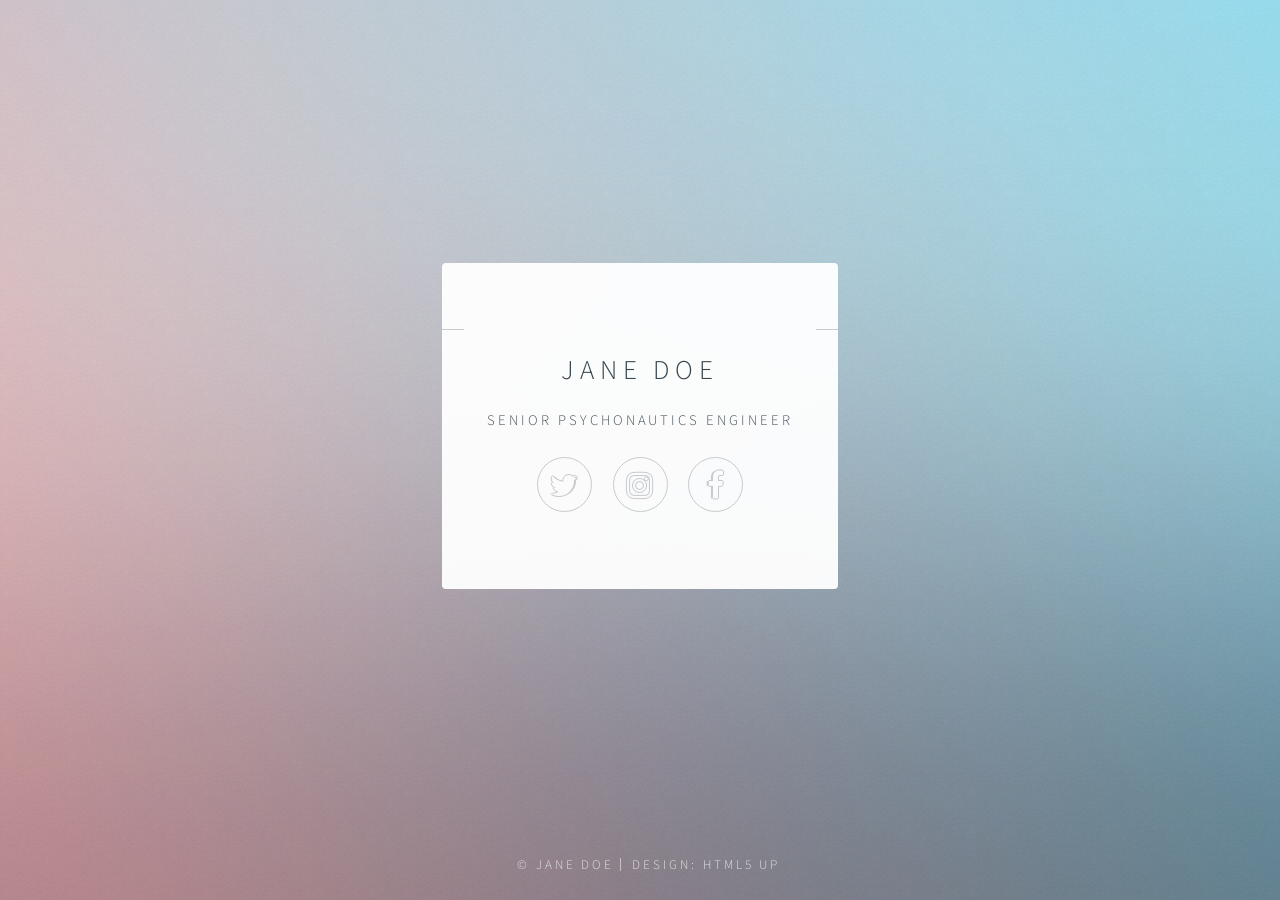
==== index.html @ fad9caa1 "添加页面模板" ====
<!DOCTYPE HTML>
<!--
	Identity by HTML5 UP
	html5up.net | @ajlkn
	Free for personal and commercial use under the CCA 3.0 license (html5up.net/license)
-->
<html>
	<head>
		<title>Identity by HTML5 UP</title>
		<meta charset="utf-8" />
		<meta name="viewport" content="width=device-width, initial-scale=1, user-scalable=no" />
		<link rel="stylesheet" href="assets/css/main.css" />
		<noscript><link rel="stylesheet" href="assets/css/noscript.css" /></noscript>
	</head>
	<body class="is-preload">

		<!-- Wrapper -->
			<div id="wrapper">

				<!-- Main -->
					<section id="main">
						<header>
							<span class="avatar"><img src="images/avatar.jpg" alt="" /></span>
							<h1>Jane Doe</h1>
							<p>Senior Psychonautics Engineer</p>
						</header>
						<!--
						<hr />
						<h2>Extra Stuff!</h2>
						<form method="post" action="#">
							<div class="fields">
								<div class="field">
									<input type="text" name="name" id="name" placeholder="Name" />
								</div>
								<div class="field">
									<input type="email" name="email" id="email" placeholder="Email" />
								</div>
								<div class="field">
									<select name="department" id="department">
										<option value="">Department</option>
										<option value="sales">Sales</option>
										<option value="tech">Tech Support</option>
										<option value="null">/dev/null</option>
									</select>
								</div>
								<div class="field">
									<textarea name="message" id="message" placeholder="Message" rows="4"></textarea>
								</div>
								<div class="field">
									<input type="checkbox" id="human" name="human" /><label for="human">I'm a human</label>
								</div>
								<div class="field">
									<label>But are you a robot?</label>
									<input type="radio" id="robot_yes" name="robot" /><label for="robot_yes">Yes</label>
									<input type="radio" id="robot_no" name="robot" /><label for="robot_no">No</label>
								</div>
							</div>
							<ul class="actions special">
								<li><a href="#" class="button">Get Started</a></li>
							</ul>
						</form>
						<hr />
						-->
						<footer>
							<ul class="icons">
								<li><a href="#" class="fa-twitter">Twitter</a></li>
								<li><a href="#" class="fa-instagram">Instagram</a></li>
								<li><a href="#" class="fa-facebook">Facebook</a></li>
							</ul>
						</footer>
					</section>

				<!-- Footer -->
					<footer id="footer">
						<ul class="copyright">
							<li>&copy; Jane Doe</li><li>Design: <a href="http://html5up.net">HTML5 UP</a></li>
						</ul>
					</footer>

			</div>

		<!-- Scripts -->
			<script>
				if ('addEventListener' in window) {
					window.addEventListener('load', function() { document.body.className = document.body.className.replace(/\bis-preload\b/, ''); });
					document.body.className += (navigator.userAgent.match(/(MSIE|rv:11\.0)/) ? ' is-ie' : '');
				}
			</script>

	</body>
</html>
---- assets/css/main.css ----
@import url(font-awesome.min.css);
@import url("https://fonts.googleapis.com/css?family=Source+Sans+Pro:300");

/*
	Identity by HTML5 UP
	html5up.net | @ajlkn
	Free for personal and commercial use under the CCA 3.0 license (html5up.net/license)
*/

/* Icon (alt) */

	html, body, div, span, applet, object,
	iframe, h1, h2, h3, h4, h5, h6, p, blockquote,
	pre, a, abbr, acronym, address, big, cite,
	code, del, dfn, em, img, ins, kbd, q, s, samp,
	small, strike, strong, sub, sup, tt, var, b,
	u, i, center, dl, dt, dd, ol, ul, li, fieldset,
	form, label, legend, table, caption, tbody,
	tfoot, thead, tr, th, td, article, aside,
	canvas, details, embed, figure, figcaption,
	footer, header, hgroup, menu, nav, output, ruby,
	section, summary, time, mark, audio, video {
		margin: 0;
		padding: 0;
		border: 0;
		font-size: 100%;
		font: inherit;
		vertical-align: baseline;
	}

	article, aside, details, figcaption, figure,
	footer, header, hgroup, menu, nav, section {
		display: block;
	}

	body {
		line-height: 1;
	}

	ol, ul {
		list-style: none;
	}

	blockquote, q {
		quotes: none;
	}

		blockquote:before, blockquote:after, q:before, q:after {
			content: '';
			content: none;
		}

	table {
		border-collapse: collapse;
		border-spacing: 0;
	}

	body {
		-webkit-text-size-adjust: none;
	}

	mark {
		background-color: transparent;
		color: inherit;
	}

	input::-moz-focus-inner {
		border: 0;
		padding: 0;
	}

	input, select, textarea {
		-moz-appearance: none;
		-webkit-appearance: none;
		-ms-appearance: none;
		appearance: none;
	}

/* Basic */

	@media screen and (max-width: 480px) {

		html, body {
			min-width: 320px;
		}

	}

	html {
		box-sizing: border-box;
	}

	*, *:before, *:after {
		box-sizing: inherit;
	}

	body.is-preload *, body.is-preload *:before, body.is-preload *:after {
		-moz-animation: none !important;
		-webkit-animation: none !important;
		-ms-animation: none !important;
		animation: none !important;
		-moz-transition: none !important;
		-webkit-transition: none !important;
		-ms-transition: none !important;
		transition: none !important;
	}

	html {
		height: 100%;
	}

	body {
		height: 100%;
		background-color: #ffffff;
		background-image: url("images/overlay.png"), -moz-linear-gradient(60deg, rgba(255, 165, 150, 0.5) 5%, rgba(0, 228, 255, 0.35)), url("../../images/bg.jpg");
		background-image: url("images/overlay.png"), -webkit-linear-gradient(60deg, rgba(255, 165, 150, 0.5) 5%, rgba(0, 228, 255, 0.35)), url("../../images/bg.jpg");
		background-image: url("images/overlay.png"), -ms-linear-gradient(60deg, rgba(255, 165, 150, 0.5) 5%, rgba(0, 228, 255, 0.35)), url("../../images/bg.jpg");
		background-image: url("images/overlay.png"), linear-gradient(60deg, rgba(255, 165, 150, 0.5) 5%, rgba(0, 228, 255, 0.35)), url("../../images/bg.jpg");
		background-repeat: repeat,			no-repeat,			no-repeat;
		background-size: 100px 100px, cover,				cover;
		background-position: top left,		center center,		bottom center;
		background-attachment: fixed,			fixed,				fixed;
	}

		body:after {
			content: '';
			display: block;
			position: fixed;
			top: 0;
			left: 0;
			width: 100%;
			height: inherit;
			opacity: 0;
			z-index: 1;
			background-color: #ffffff;
			background-image: url("images/overlay.png"), -moz-linear-gradient(60deg, rgba(255, 165, 150, 0.5) 5%, rgba(0, 228, 255, 0.35));
			background-image: url("images/overlay.png"), -webkit-linear-gradient(60deg, rgba(255, 165, 150, 0.5) 5%, rgba(0, 228, 255, 0.35));
			background-image: url("images/overlay.png"), -ms-linear-gradient(60deg, rgba(255, 165, 150, 0.5) 5%, rgba(0, 228, 255, 0.35));
			background-image: url("images/overlay.png"), linear-gradient(60deg, rgba(255, 165, 150, 0.5) 5%, rgba(0, 228, 255, 0.35));
			background-repeat: repeat,			no-repeat;
			background-size: 100px 100px, cover;
			background-position: top left,		center center;
			-moz-transition: opacity 1.75s ease-out;
			-webkit-transition: opacity 1.75s ease-out;
			-ms-transition: opacity 1.75s ease-out;
			transition: opacity 1.75s ease-out;
		}

		body.is-preload:after {
			opacity: 1;
		}

/* Type */

	body, input, select, textarea {
		color: #414f57;
		font-family: "Source Sans Pro", Helvetica, sans-serif;
		font-size: 14pt;
		font-weight: 300;
		line-height: 2;
		letter-spacing: 0.2em;
		text-transform: uppercase;
	}

		@media screen and (max-width: 1680px) {

			body, input, select, textarea {
				font-size: 11pt;
			}

		}

		@media screen and (max-width: 480px) {

			body, input, select, textarea {
				font-size: 10pt;
				line-height: 1.75;
			}

		}

	a {
		-moz-transition: color 0.2s ease, border-color 0.2s ease;
		-webkit-transition: color 0.2s ease, border-color 0.2s ease;
		-ms-transition: color 0.2s ease, border-color 0.2s ease;
		transition: color 0.2s ease, border-color 0.2s ease;
		color: inherit;
		text-decoration: none;
	}

		a:before {
			-moz-transition: color 0.2s ease, text-shadow 0.2s ease;
			-webkit-transition: color 0.2s ease, text-shadow 0.2s ease;
			-ms-transition: color 0.2s ease, text-shadow 0.2s ease;
			transition: color 0.2s ease, text-shadow 0.2s ease;
		}

		a:hover {
			color: #ff7496;
		}

	strong, b {
		color: #313f47;
	}

	em, i {
		font-style: italic;
	}

	p {
		margin: 0 0 1.5em 0;
	}

	h1, h2, h3, h4, h5, h6 {
		color: #313f47;
		line-height: 1.5;
		margin: 0 0 0.75em 0;
	}

		h1 a, h2 a, h3 a, h4 a, h5 a, h6 a {
			color: inherit;
			text-decoration: none;
		}

	h1 {
		font-size: 1.85em;
		letter-spacing: 0.22em;
		margin: 0 0 0.525em 0;
	}

	h2 {
		font-size: 1.25em;
	}

	h3 {
		font-size: 1em;
	}

	h4 {
		font-size: 1em;
	}

	h5 {
		font-size: 1em;
	}

	h6 {
		font-size: 1em;
	}

	@media screen and (max-width: 480px) {

		h1 {
			font-size: 1.65em;
		}

	}

	sub {
		font-size: 0.8em;
		position: relative;
		top: 0.5em;
	}

	sup {
		font-size: 0.8em;
		position: relative;
		top: -0.5em;
	}

	hr {
		border: 0;
		border-bottom: solid 1px #c8cccf;
		margin: 3em 0;
	}

/* Form */

	form {
		margin: 0 0 1.5em 0;
	}

		form > :last-child {
			margin-bottom: 0;
		}

		form > .fields {
			display: -moz-flex;
			display: -webkit-flex;
			display: -ms-flex;
			display: flex;
			-moz-flex-wrap: wrap;
			-webkit-flex-wrap: wrap;
			-ms-flex-wrap: wrap;
			flex-wrap: wrap;
			width: calc(100% + 2.25em);
			margin: -1.125em 0 1.5em -1.125em;
		}

			form > .fields > .field {
				-moz-flex-grow: 0;
				-webkit-flex-grow: 0;
				-ms-flex-grow: 0;
				flex-grow: 0;
				-moz-flex-shrink: 0;
				-webkit-flex-shrink: 0;
				-ms-flex-shrink: 0;
				flex-shrink: 0;
				padding: 1.125em 0 0 1.125em;
				width: calc(100% - 1.125em);
			}

				form > .fields > .field.half {
					width: calc(50% - 0.5625em);
				}

				form > .fields > .field.third {
					width: calc(100%/3 - 0.375em);
				}

				form > .fields > .field.quarter {
					width: calc(25% - 0.28125em);
				}

		@media screen and (max-width: 480px) {

			form > .fields {
				width: calc(100% + 2.25em);
				margin: -1.125em 0 1.5em -1.125em;
			}

				form > .fields > .field {
					padding: 1.125em 0 0 1.125em;
					width: calc(100% - 1.125em);
				}

					form > .fields > .field.half {
						width: calc(100% - 1.125em);
					}

					form > .fields > .field.third {
						width: calc(100% - 1.125em);
					}

					form > .fields > .field.quarter {
						width: calc(100% - 1.125em);
					}

		}

	label {
		color: #313f47;
		display: block;
		font-size: 0.9em;
		margin: 0 0 0.75em 0;
	}

	input[type="text"],
	input[type="password"],
	input[type="email"],
	input[type="tel"],
	select,
	textarea {
		-moz-appearance: none;
		-webkit-appearance: none;
		-ms-appearance: none;
		appearance: none;
		border-radius: 4px;
		border: solid 1px #c8cccf;
		color: inherit;
		display: block;
		outline: 0;
		padding: 0 1em;
		text-decoration: none;
		width: 100%;
	}

		input[type="text"]:invalid,
		input[type="password"]:invalid,
		input[type="email"]:invalid,
		input[type="tel"]:invalid,
		select:invalid,
		textarea:invalid {
			box-shadow: none;
		}

		input[type="text"]:focus,
		input[type="password"]:focus,
		input[type="email"]:focus,
		input[type="tel"]:focus,
		select:focus,
		textarea:focus {
			border-color: #ff7496;
		}

	select {
		background-image: url("data:image/svg+xml;charset=utf8,%3Csvg xmlns='http://www.w3.org/2000/svg' width='40' height='40' preserveAspectRatio='none' viewBox='0 0 40 40'%3E%3Cpath d='M9.4,12.3l10.4,10.4l10.4-10.4c0.2-0.2,0.5-0.4,0.9-0.4c0.3,0,0.6,0.1,0.9,0.4l3.3,3.3c0.2,0.2,0.4,0.5,0.4,0.9 c0,0.4-0.1,0.6-0.4,0.9L20.7,31.9c-0.2,0.2-0.5,0.4-0.9,0.4c-0.3,0-0.6-0.1-0.9-0.4L4.3,17.3c-0.2-0.2-0.4-0.5-0.4-0.9 c0-0.4,0.1-0.6,0.4-0.9l3.3-3.3c0.2-0.2,0.5-0.4,0.9-0.4S9.1,12.1,9.4,12.3z' fill='%23c8cccf' /%3E%3C/svg%3E");
		background-size: 1.25rem;
		background-repeat: no-repeat;
		background-position: calc(100% - 1rem) center;
		height: 2.75em;
		padding-right: 2.75em;
		text-overflow: ellipsis;
	}

		select option {
			color: #313f47;
			background: #ffffff;
		}

		select:focus::-ms-value {
			background-color: transparent;
		}

		select::-ms-expand {
			display: none;
		}

	input[type="text"],
	input[type="password"],
	input[type="email"],
	select {
		height: 2.75em;
	}

	textarea {
		padding: 0.75em 1em;
	}

	input[type="checkbox"],
	input[type="radio"] {
		-moz-appearance: none;
		-webkit-appearance: none;
		-ms-appearance: none;
		appearance: none;
		display: block;
		float: left;
		margin-right: -2em;
		opacity: 0;
		width: 1em;
		z-index: -1;
	}

		input[type="checkbox"] + label,
		input[type="radio"] + label {
			text-decoration: none;
			color: #414f57;
			cursor: pointer;
			display: inline-block;
			font-size: 1em;
			font-weight: 300;
			padding-left: 2.4em;
			padding-right: 0.75em;
			position: relative;
		}

			input[type="checkbox"] + label:before,
			input[type="radio"] + label:before {
				-moz-osx-font-smoothing: grayscale;
				-webkit-font-smoothing: antialiased;
				font-family: FontAwesome;
				font-style: normal;
				font-weight: normal;
				text-transform: none !important;
			}

			input[type="checkbox"] + label:before,
			input[type="radio"] + label:before {
				border-radius: 4px;
				border: solid 1px #c8cccf;
				content: '';
				display: inline-block;
				height: 1.65em;
				left: 0;
				line-height: 1.58125em;
				position: absolute;
				text-align: center;
				top: 0.15em;
				width: 1.65em;
			}

		input[type="checkbox"]:checked + label:before,
		input[type="radio"]:checked + label:before {
			color: #ff7496;
			content: '\f00c';
		}

		input[type="checkbox"]:focus + label:before,
		input[type="radio"]:focus + label:before {
			border-color: #ff7496;
		}

	input[type="checkbox"] + label:before {
		border-radius: 4px;
	}

	input[type="radio"] + label:before {
		border-radius: 100%;
	}

	::-webkit-input-placeholder {
		color: #616f77 !important;
		opacity: 1.0;
	}

	:-moz-placeholder {
		color: #616f77 !important;
		opacity: 1.0;
	}

	::-moz-placeholder {
		color: #616f77 !important;
		opacity: 1.0;
	}

	:-ms-input-placeholder {
		color: #616f77 !important;
		opacity: 1.0;
	}

/* Icon */

	.icon {
		text-decoration: none;
		position: relative;
		border-bottom: none;
	}

		.icon:before {
			-moz-osx-font-smoothing: grayscale;
			-webkit-font-smoothing: antialiased;
			font-family: FontAwesome;
			font-style: normal;
			font-weight: normal;
			text-transform: none !important;
		}

		.icon > .label {
			display: none;
		}

/* List */

	ol {
		list-style: decimal;
		margin: 0 0 1.5em 0;
		padding-left: 1.25em;
	}

		ol li {
			padding-left: 0.25em;
		}

	ul {
		list-style: disc;
		margin: 0 0 1.5em 0;
		padding-left: 1em;
	}

		ul li {
			padding-left: 0.5em;
		}

		ul.alt {
			list-style: none;
			padding-left: 0;
		}

			ul.alt li {
				border-top: solid 1px #c8cccf;
				padding: 0.5em 0;
			}

				ul.alt li:first-child {
					border-top: 0;
					padding-top: 0;
				}

	dl {
		margin: 0 0 1.5em 0;
	}

		dl dt {
			display: block;
			margin: 0 0 0.75em 0;
		}

		dl dd {
			margin-left: 1.5em;
		}

/* Actions */

	ul.actions {
		display: -moz-flex;
		display: -webkit-flex;
		display: -ms-flex;
		display: flex;
		cursor: default;
		list-style: none;
		margin-left: -0.75em;
		padding-left: 0;
	}

		ul.actions li {
			padding: 0 0 0 0.75em;
			vertical-align: middle;
		}

		ul.actions.special {
			-moz-justify-content: center;
			-webkit-justify-content: center;
			-ms-justify-content: center;
			justify-content: center;
			width: 100%;
			margin-left: 0;
		}

			ul.actions.special li:first-child {
				padding-left: 0;
			}

		ul.actions.stacked {
			-moz-flex-direction: column;
			-webkit-flex-direction: column;
			-ms-flex-direction: column;
			flex-direction: column;
			margin-left: 0;
		}

			ul.actions.stacked li {
				padding: 0.975em 0 0 0;
			}

				ul.actions.stacked li:first-child {
					padding-top: 0;
				}

		ul.actions.fit {
			width: calc(100% + 0.75em);
		}

			ul.actions.fit li {
				-moz-flex-grow: 1;
				-webkit-flex-grow: 1;
				-ms-flex-grow: 1;
				flex-grow: 1;
				-moz-flex-shrink: 1;
				-webkit-flex-shrink: 1;
				-ms-flex-shrink: 1;
				flex-shrink: 1;
				width: 100%;
			}

				ul.actions.fit li > * {
					width: 100%;
				}

			ul.actions.fit.stacked {
				width: 100%;
			}

		@media screen and (max-width: 480px) {

			ul.actions:not(.fixed) {
				-moz-flex-direction: column;
				-webkit-flex-direction: column;
				-ms-flex-direction: column;
				flex-direction: column;
				margin-left: 0;
				width: 100% !important;
			}

				ul.actions:not(.fixed) li {
					-moz-flex-grow: 1;
					-webkit-flex-grow: 1;
					-ms-flex-grow: 1;
					flex-grow: 1;
					-moz-flex-shrink: 1;
					-webkit-flex-shrink: 1;
					-ms-flex-shrink: 1;
					flex-shrink: 1;
					padding: 0.75em 0 0 0;
					text-align: center;
					width: 100%;
				}

					ul.actions:not(.fixed) li > * {
						width: 100%;
					}

					ul.actions:not(.fixed) li:first-child {
						padding-top: 0;
					}

					ul.actions:not(.fixed) li input[type="submit"],
					ul.actions:not(.fixed) li input[type="reset"],
					ul.actions:not(.fixed) li input[type="button"],
					ul.actions:not(.fixed) li button,
					ul.actions:not(.fixed) li .button {
						width: 100%;
					}

						ul.actions:not(.fixed) li input[type="submit"].icon:before,
						ul.actions:not(.fixed) li input[type="reset"].icon:before,
						ul.actions:not(.fixed) li input[type="button"].icon:before,
						ul.actions:not(.fixed) li button.icon:before,
						ul.actions:not(.fixed) li .button.icon:before {
							margin-left: -0.5rem;
						}

		}

/* Icons */

	ul.icons {
		cursor: default;
		list-style: none;
		padding-left: 0;
		margin-top: -0.675em;
	}

		ul.icons li {
			display: inline-block;
			padding: 0.675em 0.5em;
		}

			ul.icons li a {
				text-decoration: none;
				position: relative;
				display: block;
				width: 3.75em;
				height: 3.75em;
				border-radius: 100%;
				border: solid 1px #c8cccf;
				line-height: 3.75em;
				overflow: hidden;
				text-align: center;
				text-indent: 3.75em;
				white-space: nowrap;
			}

				ul.icons li a:before {
					-moz-osx-font-smoothing: grayscale;
					-webkit-font-smoothing: antialiased;
					font-family: FontAwesome;
					font-style: normal;
					font-weight: normal;
					text-transform: none !important;
				}

				ul.icons li a:before {
					color: #ffffff;
					text-shadow: 1.25px 0px 0px #c8cccf, -1.25px 0px 0px #c8cccf, 0px 1.25px 0px #c8cccf, 0px -1.25px 0px #c8cccf;
				}

				ul.icons li a:hover:before {
					text-shadow: 1.25px 0px 0px #ff7496, -1.25px 0px 0px #ff7496, 0px 1.25px 0px #ff7496, 0px -1.25px 0px #ff7496;
				}

				ul.icons li a:before {
					position: absolute;
					top: 0;
					left: 0;
					width: inherit;
					height: inherit;
					font-size: 1.85rem;
					line-height: inherit;
					text-align: center;
					text-indent: 0;
				}

				ul.icons li a:hover {
					border-color: #ff7496;
				}

		@media screen and (max-width: 480px) {

			ul.icons li a:before {
				font-size: 1.5rem;
			}

		}

/* Button */

	input[type="submit"],
	input[type="reset"],
	input[type="button"],
	button,
	.button {
		-moz-appearance: none;
		-webkit-appearance: none;
		-ms-appearance: none;
		appearance: none;
		-moz-transition: background-color 0.2s ease-in-out, border-color 0.2s ease-in-out, color 0.2s ease-in-out;
		-webkit-transition: background-color 0.2s ease-in-out, border-color 0.2s ease-in-out, color 0.2s ease-in-out;
		-ms-transition: background-color 0.2s ease-in-out, border-color 0.2s ease-in-out, color 0.2s ease-in-out;
		transition: background-color 0.2s ease-in-out, border-color 0.2s ease-in-out, color 0.2s ease-in-out;
		display: inline-block;
		height: 2.75em;
		line-height: 2.75em;
		padding: 0 1.5em;
		background-color: transparent;
		border-radius: 4px;
		border: solid 1px #c8cccf;
		color: #414f57 !important;
		cursor: pointer;
		text-align: center;
		text-decoration: none;
		white-space: nowrap;
	}

		input[type="submit"]:hover,
		input[type="reset"]:hover,
		input[type="button"]:hover,
		button:hover,
		.button:hover {
			border-color: #ff7496;
			color: #ff7496 !important;
		}

		input[type="submit"].icon,
		input[type="reset"].icon,
		input[type="button"].icon,
		button.icon,
		.button.icon {
			padding-left: 1.35em;
		}

			input[type="submit"].icon:before,
			input[type="reset"].icon:before,
			input[type="button"].icon:before,
			button.icon:before,
			.button.icon:before {
				margin-right: 0.5em;
			}

		input[type="submit"].fit,
		input[type="reset"].fit,
		input[type="button"].fit,
		button.fit,
		.button.fit {
			width: 100%;
		}

		input[type="submit"].small,
		input[type="reset"].small,
		input[type="button"].small,
		button.small,
		.button.small {
			font-size: 0.8em;
		}

		input[type="submit"].large,
		input[type="reset"].large,
		input[type="button"].large,
		button.large,
		.button.large {
			font-size: 1.35em;
		}

		input[type="submit"].disabled, input[type="submit"]:disabled,
		input[type="reset"].disabled,
		input[type="reset"]:disabled,
		input[type="button"].disabled,
		input[type="button"]:disabled,
		button.disabled,
		button:disabled,
		.button.disabled,
		.button:disabled {
			pointer-events: none;
			opacity: 0.5;
		}

/* Main */

	#main {
		-moz-transform-origin: 50% 50%;
		-webkit-transform-origin: 50% 50%;
		-ms-transform-origin: 50% 50%;
		transform-origin: 50% 50%;
		-moz-transform: rotateX(0deg);
		-webkit-transform: rotateX(0deg);
		-ms-transform: rotateX(0deg);
		transform: rotateX(0deg);
		-moz-transition: opacity 1s ease, -moz-transform 1s ease;
		-webkit-transition: opacity 1s ease, -webkit-transform 1s ease;
		-ms-transition: opacity 1s ease, -ms-transform 1s ease;
		transition: opacity 1s ease, transform 1s ease;
		padding: 4.5em 3em 3em 3em ;
		background: #ffffff;
		border-radius: 4px;
		cursor: default;
		max-width: 100%;
		opacity: 0.95;
		position: relative;
		text-align: center;
		width: 27em;
	}

		#main .avatar {
			position: relative;
			display: block;
			margin-bottom: 1.5em;
		}

			#main .avatar img {
				display: block;
				margin: 0 auto;
				border-radius: 100%;
				box-shadow: 0 0 0 1.5em #ffffff;
			}

			#main .avatar:before {
				content: '';
				display: block;
				position: absolute;
				top: 50%;
				left: -3em;
				width: calc(100% + 6em);
				height: 1px;
				z-index: -1;
				background: #c8cccf;
			}

		@media screen and (max-width: 480px) {

			#main {
				padding: 4em 2em 2.5em 2em ;
				width: 100%;
			}

				#main .avatar:before {
					left: -2em;
					width: calc(100% + 4em);
				}

		}

		body.is-preload #main {
			-moz-transform: rotateX(15deg);
			-webkit-transform: rotateX(15deg);
			-ms-transform: rotateX(15deg);
			transform: rotateX(15deg);
			opacity: 0;
		}

/* Footer */

	#footer {
		-moz-align-self: -moz-flex-end;
		-webkit-align-self: -webkit-flex-end;
		-ms-align-self: -ms-flex-end;
		align-self: flex-end;
		width: 100%;
		padding: 1.5em 0 0 0;
		color: rgba(255, 255, 255, 0.75);
		cursor: default;
		text-align: center;
	}

		#footer .copyright {
			margin: 0;
			padding: 0;
			font-size: 0.9em;
			list-style: none;
		}

			#footer .copyright li {
				display: inline-block;
				margin: 0 0 0 0.45em;
				padding: 0 0 0 0.85em;
				border-left: solid 1px rgba(255, 255, 255, 0.5);
				line-height: 1;
			}

				#footer .copyright li:first-child {
					border-left: 0;
				}

/* Wrapper */

	#wrapper {
		display: -moz-flex;
		display: -webkit-flex;
		display: -ms-flex;
		display: flex;
		-moz-align-items: center;
		-webkit-align-items: center;
		-ms-align-items: center;
		align-items: center;
		-moz-justify-content: space-between;
		-webkit-justify-content: space-between;
		-ms-justify-content: space-between;
		justify-content: space-between;
		-moz-flex-direction: column;
		-webkit-flex-direction: column;
		-ms-flex-direction: column;
		flex-direction: column;
		-moz-perspective: 1000px;
		-webkit-perspective: 1000px;
		-ms-perspective: 1000px;
		perspective: 1000px;
		position: relative;
		min-height: 100%;
		padding: 1.5em;
		z-index: 2;
	}

		#wrapper > * {
			z-index: 1;
		}

		#wrapper:before {
			content: '';
			display: block;
		}

		@media screen and (max-width: 360px) {

			#wrapper {
				padding: 0.75em;
			}

		}

		body.is-ie #wrapper {
			height: 100%;
		}
---- assets/css/noscript.css ----
/*
	Identity by HTML5 UP
	html5up.net | @ajlkn
	Free for personal and commercial use under the CCA 3.0 license (html5up.net/license)
*/

/* Basic */

	body:after {
		display: none;
	}

/* Main */

	#main {
		-moz-transform: none !important;
		-webkit-transform: none !important;
		-ms-transform: none !important;
		transform: none !important;
		opacity: 1 !important;
	}
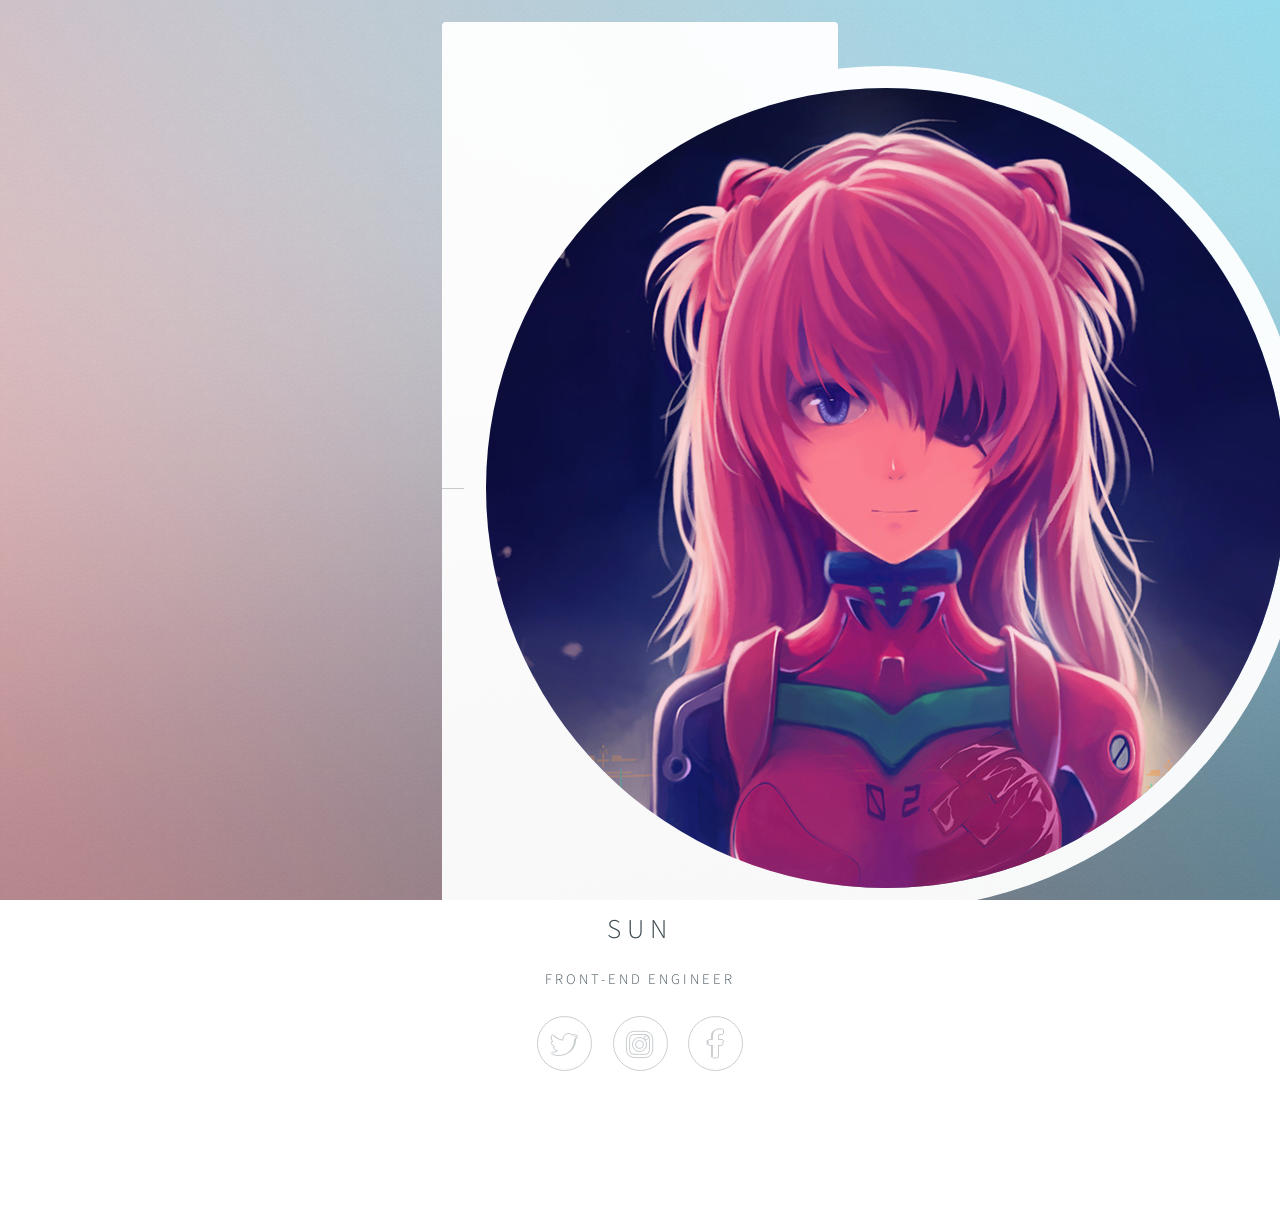
==== commit 29b01d17: "更改部分配置" ====
--- a/index.html
+++ b/index.html
@@ -21,8 +21,8 @@
 					<section id="main">
 						<header>
 							<span class="avatar"><img src="images/avatar.jpg" alt="" /></span>
-							<h1>Jane Doe</h1>
-							<p>Senior Psychonautics Engineer</p>
+							<h1>Sun</h1>
+							<p>Front-end Engineer</p>
 						</header>
 						<!--
 						<hr />
@@ -88,4 +88,4 @@
 			</script>
 
 	</body>
-</html>+</html>
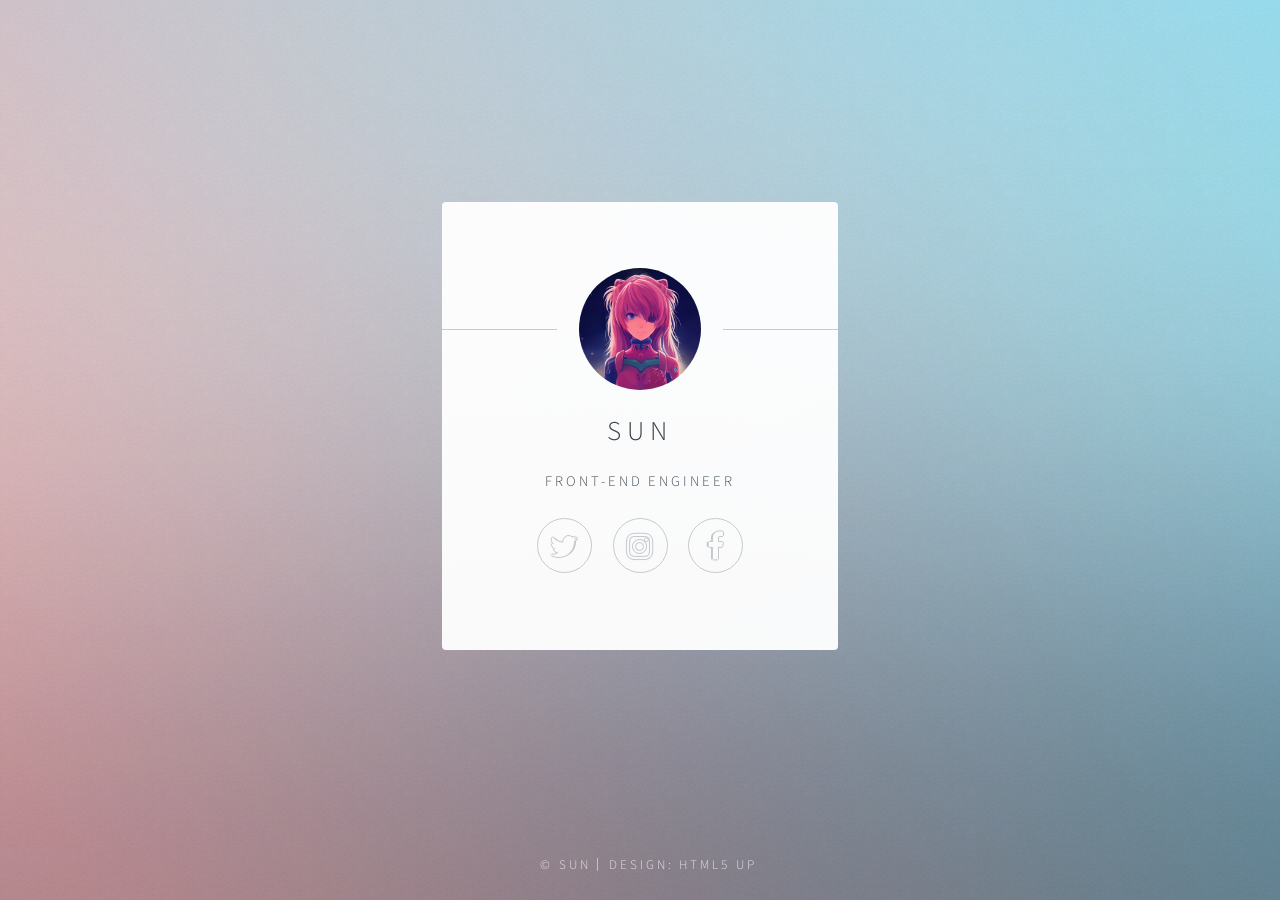
==== commit b526ef39: "修改部分页面元素" ====
--- a/index.html
+++ b/index.html
@@ -73,7 +73,7 @@
 				<!-- Footer -->
 					<footer id="footer">
 						<ul class="copyright">
-							<li>&copy; Jane Doe</li><li>Design: <a href="http://html5up.net">HTML5 UP</a></li>
+							<li>&copy; Sun</li><li>Design: <a href="http://html5up.net">HTML5 UP</a></li>
 						</ul>
 					</footer>
 
--- a/assets/css/main.css
+++ b/assets/css/main.css
@@ -906,7 +906,8 @@
 		}
 
 			#main .avatar img {
-				display: block;
+        display: block;
+        width: 122px;
 				margin: 0 auto;
 				border-radius: 100%;
 				box-shadow: 0 0 0 1.5em #ffffff;
@@ -1027,4 +1028,4 @@
 
 		body.is-ie #wrapper {
 			height: 100%;
-		}+		}
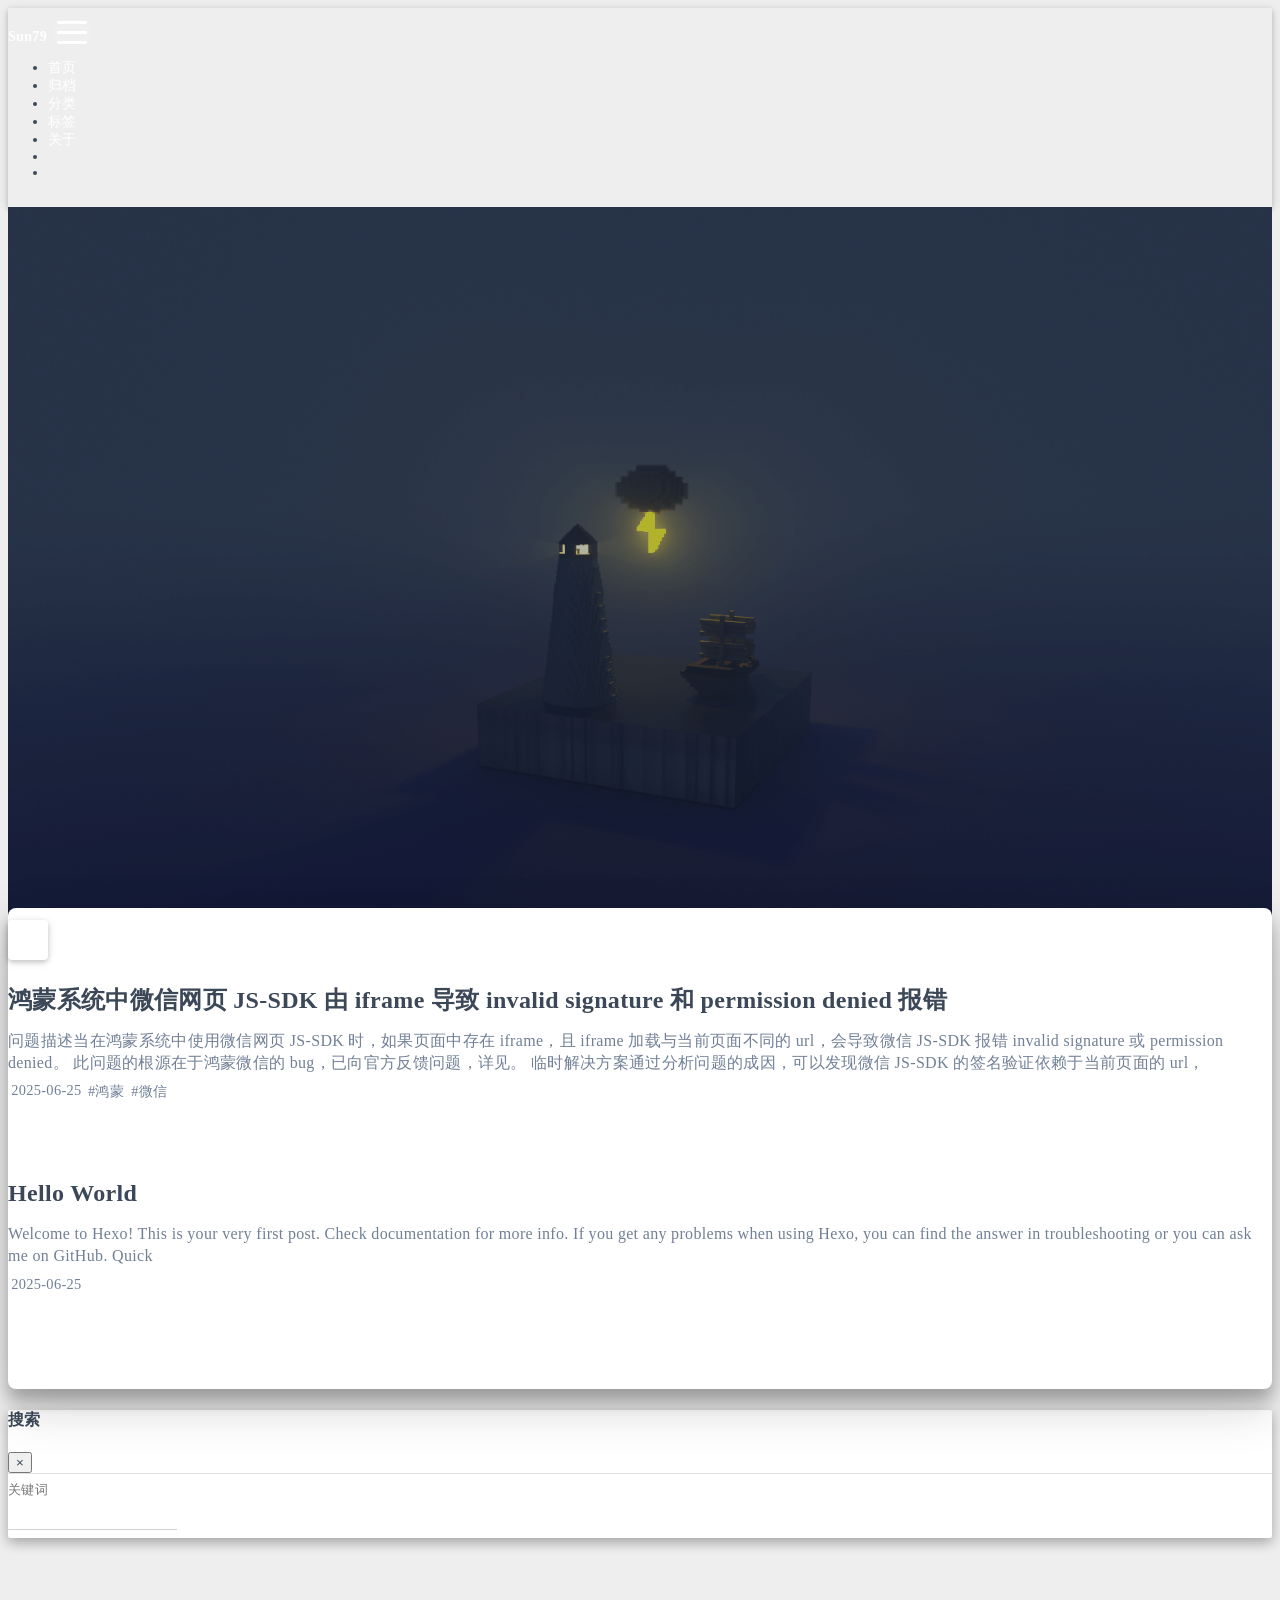
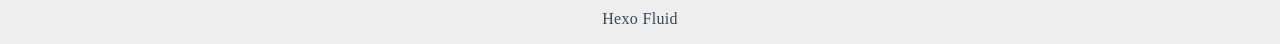
==== commit a032c135: "Site updated: 2025-06-25 16:56:41" ====
--- a/index.html
+++ b/index.html
@@ -1,91 +1,418 @@
-<!DOCTYPE HTML>
-<!--
-	Identity by HTML5 UP
-	html5up.net | @ajlkn
-	Free for personal and commercial use under the CCA 3.0 license (html5up.net/license)
--->
-<html>
-	<head>
-		<title>Identity by HTML5 UP</title>
-		<meta charset="utf-8" />
-		<meta name="viewport" content="width=device-width, initial-scale=1, user-scalable=no" />
-		<link rel="stylesheet" href="assets/css/main.css" />
-		<noscript><link rel="stylesheet" href="assets/css/noscript.css" /></noscript>
-	</head>
-	<body class="is-preload">
-
-		<!-- Wrapper -->
-			<div id="wrapper">
-
-				<!-- Main -->
-					<section id="main">
-						<header>
-							<span class="avatar"><img src="images/avatar.jpg" alt="" /></span>
-							<h1>Sun</h1>
-							<p>Front-end Engineer</p>
-						</header>
-						<!--
-						<hr />
-						<h2>Extra Stuff!</h2>
-						<form method="post" action="#">
-							<div class="fields">
-								<div class="field">
-									<input type="text" name="name" id="name" placeholder="Name" />
-								</div>
-								<div class="field">
-									<input type="email" name="email" id="email" placeholder="Email" />
-								</div>
-								<div class="field">
-									<select name="department" id="department">
-										<option value="">Department</option>
-										<option value="sales">Sales</option>
-										<option value="tech">Tech Support</option>
-										<option value="null">/dev/null</option>
-									</select>
-								</div>
-								<div class="field">
-									<textarea name="message" id="message" placeholder="Message" rows="4"></textarea>
-								</div>
-								<div class="field">
-									<input type="checkbox" id="human" name="human" /><label for="human">I'm a human</label>
-								</div>
-								<div class="field">
-									<label>But are you a robot?</label>
-									<input type="radio" id="robot_yes" name="robot" /><label for="robot_yes">Yes</label>
-									<input type="radio" id="robot_no" name="robot" /><label for="robot_no">No</label>
-								</div>
-							</div>
-							<ul class="actions special">
-								<li><a href="#" class="button">Get Started</a></li>
-							</ul>
-						</form>
-						<hr />
-						-->
-						<footer>
-							<ul class="icons">
-								<li><a href="#" class="fa-twitter">Twitter</a></li>
-								<li><a href="#" class="fa-instagram">Instagram</a></li>
-								<li><a href="#" class="fa-facebook">Facebook</a></li>
-							</ul>
-						</footer>
-					</section>
-
-				<!-- Footer -->
-					<footer id="footer">
-						<ul class="copyright">
-							<li>&copy; Sun</li><li>Design: <a href="http://html5up.net">HTML5 UP</a></li>
-						</ul>
-					</footer>
-
-			</div>
-
-		<!-- Scripts -->
-			<script>
-				if ('addEventListener' in window) {
-					window.addEventListener('load', function() { document.body.className = document.body.className.replace(/\bis-preload\b/, ''); });
-					document.body.className += (navigator.userAgent.match(/(MSIE|rv:11\.0)/) ? ' is-ie' : '');
-				}
-			</script>
-
-	</body>
+
+
+<!DOCTYPE html>
+<html lang="zh-CN" data-default-color-scheme=auto>
+
+
+
+<head>
+  <meta charset="UTF-8">
+
+  <link rel="apple-touch-icon" sizes="76x76" href="/img/fluid.png">
+  <link rel="icon" href="/img/fluid.png">
+  
+
+  <meta name="viewport" content="width=device-width, initial-scale=1.0, maximum-scale=5.0, shrink-to-fit=no">
+  <meta http-equiv="x-ua-compatible" content="ie=edge">
+  
+  <meta name="theme-color" content="#2f4154">
+  <meta name="author" content="Sun79">
+  <meta name="keywords" content="">
+  
+    <meta property="og:type" content="website">
+<meta property="og:title" content="Sun79">
+<meta property="og:url" content="https://sun79.github.io/index.html">
+<meta property="og:site_name" content="Sun79">
+<meta property="og:locale" content="zh_CN">
+<meta property="article:author" content="Sun79">
+<meta name="twitter:card" content="summary_large_image">
+  
+  
+  
+  <title>Sun79</title>
+
+  <link  rel="stylesheet" href="https://lib.baomitu.com/twitter-bootstrap/4.6.1/css/bootstrap.min.css" />
+
+
+
+
+
+<!-- 主题依赖的图标库，不要自行修改 -->
+<!-- Do not modify the link that theme dependent icons -->
+
+<link rel="stylesheet" href="//at.alicdn.com/t/c/font_1749284_5i9bdhy70f8.css">
+
+
+
+<link rel="stylesheet" href="//at.alicdn.com/t/font_1736178_lbnruvf0jn.css">
+
+
+<link  rel="stylesheet" href="/css/main.css" />
+
+
+  <link id="highlight-css" rel="stylesheet" href="/css/highlight.css" />
+  
+    <link id="highlight-css-dark" rel="stylesheet" href="/css/highlight-dark.css" />
+  
+
+
+
+
+  <script id="fluid-configs">
+    var Fluid = window.Fluid || {};
+    Fluid.ctx = Object.assign({}, Fluid.ctx)
+    var CONFIG = {"hostname":"sun79.github.io","root":"/","version":"1.9.8","typing":{"enable":true,"typeSpeed":70,"cursorChar":"_","loop":false,"scope":[]},"anchorjs":{"enable":true,"element":"h1,h2,h3,h4,h5,h6","placement":"left","visible":"hover","icon":""},"progressbar":{"enable":true,"height_px":3,"color":"#29d","options":{"showSpinner":false,"trickleSpeed":100}},"code_language":{"enable":true,"default":"TEXT"},"copy_btn":true,"image_caption":{"enable":true},"image_zoom":{"enable":true,"img_url_replace":["",""]},"toc":{"enable":true,"placement":"right","headingSelector":"h1,h2,h3,h4,h5,h6","collapseDepth":0},"lazyload":{"enable":true,"loading_img":"/img/loading.gif","onlypost":false,"offset_factor":2},"web_analytics":{"enable":false,"follow_dnt":true,"baidu":null,"google":{"measurement_id":null},"tencent":{"sid":null,"cid":null},"leancloud":{"app_id":null,"app_key":null,"server_url":null,"path":"window.location.pathname","ignore_local":false},"umami":{"src":null,"website_id":null,"domains":null,"start_time":"2024-01-01T00:00:00.000Z","token":null,"api_server":null},"woyaola":null,"cnzz":null},"search_path":"/local-search.xml","include_content_in_search":true};
+
+    if (CONFIG.web_analytics.follow_dnt) {
+      var dntVal = navigator.doNotTrack || window.doNotTrack || navigator.msDoNotTrack;
+      Fluid.ctx.dnt = dntVal && (dntVal.startsWith('1') || dntVal.startsWith('yes') || dntVal.startsWith('on'));
+    }
+  </script>
+  <script  src="/js/utils.js" ></script>
+  <script  src="/js/color-schema.js" ></script>
+  
+
+
+  
+<meta name="generator" content="Hexo 7.3.0"></head>
+
+
+<body>
+  
+
+  <header>
+    
+
+<div class="header-inner" style="height: 100vh;">
+  <nav id="navbar" class="navbar fixed-top  navbar-expand-lg navbar-dark scrolling-navbar">
+  <div class="container">
+    <a class="navbar-brand" href="/">
+      <strong>Sun79</strong>
+    </a>
+
+    <button id="navbar-toggler-btn" class="navbar-toggler" type="button" data-toggle="collapse"
+            data-target="#navbarSupportedContent"
+            aria-controls="navbarSupportedContent" aria-expanded="false" aria-label="Toggle navigation">
+      <div class="animated-icon"><span></span><span></span><span></span></div>
+    </button>
+
+    <!-- Collapsible content -->
+    <div class="collapse navbar-collapse" id="navbarSupportedContent">
+      <ul class="navbar-nav ml-auto text-center">
+        
+          
+          
+          
+          
+            <li class="nav-item">
+              <a class="nav-link" href="/" target="_self">
+                <i class="iconfont icon-home-fill"></i>
+                <span>首页</span>
+              </a>
+            </li>
+          
+        
+          
+          
+          
+          
+            <li class="nav-item">
+              <a class="nav-link" href="/archives/" target="_self">
+                <i class="iconfont icon-archive-fill"></i>
+                <span>归档</span>
+              </a>
+            </li>
+          
+        
+          
+          
+          
+          
+            <li class="nav-item">
+              <a class="nav-link" href="/categories/" target="_self">
+                <i class="iconfont icon-category-fill"></i>
+                <span>分类</span>
+              </a>
+            </li>
+          
+        
+          
+          
+          
+          
+            <li class="nav-item">
+              <a class="nav-link" href="/tags/" target="_self">
+                <i class="iconfont icon-tags-fill"></i>
+                <span>标签</span>
+              </a>
+            </li>
+          
+        
+          
+          
+          
+          
+            <li class="nav-item">
+              <a class="nav-link" href="/about/" target="_self">
+                <i class="iconfont icon-user-fill"></i>
+                <span>关于</span>
+              </a>
+            </li>
+          
+        
+        
+          <li class="nav-item" id="search-btn">
+            <a class="nav-link" target="_self" href="javascript:;" data-toggle="modal" data-target="#modalSearch" aria-label="Search">
+              <i class="iconfont icon-search"></i>
+            </a>
+          </li>
+          
+        
+        
+          <li class="nav-item" id="color-toggle-btn">
+            <a class="nav-link" target="_self" href="javascript:;" aria-label="Color Toggle">
+              <i class="iconfont icon-dark" id="color-toggle-icon"></i>
+            </a>
+          </li>
+        
+      </ul>
+    </div>
+  </div>
+</nav>
+
+  
+
+<div id="banner" class="banner" parallax=true
+     style="background: url('/img/default.png') no-repeat center center; background-size: cover;">
+  <div class="full-bg-img">
+    <div class="mask flex-center" style="background-color: rgba(0, 0, 0, 0.3)">
+      <div class="banner-text text-center fade-in-up">
+        <div class="h2">
+          
+            <span id="subtitle" data-typed-text="Making the Web Look Good Since Yesterday"></span>
+          
+        </div>
+
+        
+      </div>
+
+      
+        <div class="scroll-down-bar">
+          <i class="iconfont icon-arrowdown"></i>
+        </div>
+      
+    </div>
+  </div>
+</div>
+
+</div>
+
+  </header>
+
+  <main>
+    
+      <div class="container nopadding-x-md">
+        <div id="board"
+          style="margin-top: 0">
+          
+          <div class="container">
+            <div class="row">
+              <div class="col-12 col-md-10 m-auto">
+                
+
+
+  <div class="row mx-auto index-card">
+    
+    
+    <article class="col-12 col-md-12 mx-auto index-info">
+      <h2 class="index-header">
+        
+        <a href="/2025/06/25/harmonyos-wechat-iframe-bug/" target="_self">
+          鸿蒙系统中微信网页 JS-SDK 由 iframe 导致 invalid signature 和 permission denied 报错
+        </a>
+      </h2>
+
+      
+      <a class="index-excerpt index-excerpt__noimg" href="/2025/06/25/harmonyos-wechat-iframe-bug/" target="_self">
+        <div>
+          问题描述当在鸿蒙系统中使用微信网页 JS-SDK 时，如果页面中存在 iframe，且 iframe 加载与当前页面不同的 url，会导致微信 JS-SDK 报错 invalid signature 或 permission denied。 此问题的根源在于鸿蒙微信的 bug，已向官方反馈问题，详见。 临时解决方案通过分析问题的成因，可以发现微信 JS-SDK 的签名验证依赖于当前页面的 url，
+        </div>
+      </a>
+
+      <div class="index-btm post-metas">
+        
+          <div class="post-meta mr-3">
+            <i class="iconfont icon-date"></i>
+            <time datetime="2025-06-25 16:01" pubdate>
+              2025-06-25
+            </time>
+          </div>
+        
+        
+        
+          <div class="post-meta">
+            <i class="iconfont icon-tags"></i>
+            
+              <a href="/tags/%E9%B8%BF%E8%92%99/">#鸿蒙</a>
+            
+              <a href="/tags/%E5%BE%AE%E4%BF%A1/">#微信</a>
+            
+          </div>
+        
+      </div>
+    </article>
+  </div>
+
+  <div class="row mx-auto index-card">
+    
+    
+    <article class="col-12 col-md-12 mx-auto index-info">
+      <h2 class="index-header">
+        
+        <a href="/2025/06/25/hello-world/" target="_self">
+          Hello World
+        </a>
+      </h2>
+
+      
+      <a class="index-excerpt index-excerpt__noimg" href="/2025/06/25/hello-world/" target="_self">
+        <div>
+          Welcome to Hexo! This is your very first post. Check documentation for more info. If you get any problems when using Hexo, you can find the answer in troubleshooting or you can ask me on GitHub. Quick
+        </div>
+      </a>
+
+      <div class="index-btm post-metas">
+        
+          <div class="post-meta mr-3">
+            <i class="iconfont icon-date"></i>
+            <time datetime="2025-06-25 15:32" pubdate>
+              2025-06-25
+            </time>
+          </div>
+        
+        
+        
+      </div>
+    </article>
+  </div>
+
+
+
+
+
+              </div>
+            </div>
+          </div>
+        </div>
+      </div>
+    
+
+    
+      <a id="scroll-top-button" aria-label="TOP" href="#" role="button">
+        <i class="iconfont icon-arrowup" aria-hidden="true"></i>
+      </a>
+    
+
+    
+      <div class="modal fade" id="modalSearch" tabindex="-1" role="dialog" aria-labelledby="ModalLabel"
+     aria-hidden="true">
+  <div class="modal-dialog modal-dialog-scrollable modal-lg" role="document">
+    <div class="modal-content">
+      <div class="modal-header text-center">
+        <h4 class="modal-title w-100 font-weight-bold">搜索</h4>
+        <button type="button" id="local-search-close" class="close" data-dismiss="modal" aria-label="Close">
+          <span aria-hidden="true">&times;</span>
+        </button>
+      </div>
+      <div class="modal-body mx-3">
+        <div class="md-form mb-5">
+          <input type="text" id="local-search-input" class="form-control validate">
+          <label data-error="x" data-success="v" for="local-search-input">关键词</label>
+        </div>
+        <div class="list-group" id="local-search-result"></div>
+      </div>
+    </div>
+  </div>
+</div>
+
+    
+
+    
+  </main>
+
+  <footer>
+    <div class="footer-inner">
+  
+    <div class="footer-content">
+       <a href="https://hexo.io" target="_blank" rel="nofollow noopener"><span>Hexo</span></a> <i class="iconfont icon-love"></i> <a href="https://github.com/fluid-dev/hexo-theme-fluid" target="_blank" rel="nofollow noopener"><span>Fluid</span></a> 
+    </div>
+  
+  
+  
+</div>
+
+  </footer>
+
+  <!-- Scripts -->
+  
+  <script  src="https://lib.baomitu.com/nprogress/0.2.0/nprogress.min.js" ></script>
+  <link  rel="stylesheet" href="https://lib.baomitu.com/nprogress/0.2.0/nprogress.min.css" />
+
+  <script>
+    NProgress.configure({"showSpinner":false,"trickleSpeed":100})
+    NProgress.start()
+    window.addEventListener('load', function() {
+      NProgress.done();
+    })
+  </script>
+
+
+<script  src="https://lib.baomitu.com/jquery/3.6.4/jquery.min.js" ></script>
+<script  src="https://lib.baomitu.com/twitter-bootstrap/4.6.1/js/bootstrap.min.js" ></script>
+<script  src="/js/events.js" ></script>
+<script  src="/js/plugins.js" ></script>
+
+
+  <script  src="https://lib.baomitu.com/typed.js/2.0.12/typed.min.js" ></script>
+  <script>
+    (function (window, document) {
+      var typing = Fluid.plugins.typing;
+      var subtitle = document.getElementById('subtitle');
+      if (!subtitle || !typing) {
+        return;
+      }
+      var text = subtitle.getAttribute('data-typed-text');
+      
+        typing(text);
+      
+    })(window, document);
+  </script>
+
+
+
+
+  
+    <script  src="/js/img-lazyload.js" ></script>
+  
+
+
+
+
+  <script  src="/js/local-search.js" ></script>
+
+
+
+
+
+<!-- 主题的启动项，将它保持在最底部 -->
+<!-- the boot of the theme, keep it at the bottom -->
+<script  src="/js/boot.js" ></script>
+
+
+  
+
+  <noscript>
+    <div class="noscript-warning">博客在允许 JavaScript 运行的环境下浏览效果更佳</div>
+  </noscript>
+</body>
 </html>
--- a/css/main.css
+++ b/css/main.css
@@ -0,0 +1,2241 @@
+.anchorjs-link {
+  text-decoration: none !important;
+  transition: opacity 0.2s ease-in-out;
+}
+.markdown-body h1:hover > .anchorjs-link,
+h2:hover > .anchorjs-link,
+h3:hover > .anchorjs-link,
+h4:hover > .anchorjs-link,
+h5:hover > .anchorjs-link,
+h6:hover > .anchorjs-link {
+  opacity: 1;
+}
+.banner {
+  height: 100%;
+  position: relative;
+  overflow: hidden;
+  cursor: default;
+}
+.banner .mask {
+  position: absolute;
+  width: 100%;
+  height: 100%;
+  background-color: rgba(0,0,0,0.3);
+}
+.banner[parallax="true"] {
+  will-change: transform;
+  -webkit-transform-style: preserve-3d;
+  -webkit-backface-visibility: hidden;
+  transition: transform 0.05s ease-out;
+}
+@media (max-width: 100vh) {
+  .header-inner {
+    max-height: 100vw;
+  }
+  #board {
+    margin-top: -1rem !important;
+  }
+}
+@media (max-width: 79.99vh) {
+  .scroll-down-bar {
+    display: none;
+  }
+}
+#board {
+  position: relative;
+  margin-top: -2rem;
+  padding: 3rem 0;
+  background-color: var(--board-bg-color);
+  transition: background-color 0.2s ease-in-out;
+  border-radius: 0.5rem;
+  z-index: 3;
+  -webkit-box-shadow: 0 12px 15px 0 rgba(0,0,0,0.24), 0 17px 50px 0 rgba(0,0,0,0.19);
+  box-shadow: 0 12px 15px 0 rgba(0,0,0,0.24), 0 17px 50px 0 rgba(0,0,0,0.19);
+}
+.code-widget {
+  display: inline-block;
+  background-color: transparent;
+  font-size: 0.75rem;
+  line-height: 1;
+  font-weight: bold;
+  padding: 0.3rem 0.1rem 0.1rem 0.1rem;
+  position: absolute;
+  right: 0.45rem;
+  top: 0.15rem;
+  z-index: 1;
+}
+.code-widget-light {
+  color: #999;
+}
+.code-widget-dark {
+  color: #bababa;
+}
+.copy-btn {
+  cursor: pointer;
+  user-select: none;
+  -webkit-appearance: none;
+  outline: none;
+}
+.copy-btn > i {
+  font-size: 0.75rem !important;
+  font-weight: 400;
+  margin-right: 0.15rem;
+  opacity: 0;
+  transition: opacity 0.2s ease-in-out;
+}
+.markdown-body pre:hover > .copy-btn > i {
+  opacity: 0.9;
+}
+.markdown-body pre:hover > .copy-btn,
+.markdown-body pre:not(:hover) > .copy-btn {
+  outline: none;
+}
+.license-box {
+  background-color: rgba(27,31,35,0.05);
+  transition: background-color 0.2s ease-in-out;
+  border-radius: 4px;
+  font-size: 0.9rem;
+  overflow: hidden;
+  padding: 1.25rem;
+  position: relative;
+  z-index: 1;
+}
+.license-box .license-icon {
+  position: absolute;
+  top: 50%;
+  left: 100%;
+}
+.license-box .license-icon::after {
+  content: "\e8e4";
+  font-size: 12.5rem;
+  line-height: 1;
+  opacity: 0.1;
+  position: relative;
+  left: -0.85em;
+  bottom: 0.5em;
+  z-index: -1;
+}
+.license-box .license-title {
+  margin-bottom: 1rem;
+}
+.license-box .license-title div:nth-child(1) {
+  line-height: 1.2;
+  margin-bottom: 0.25rem;
+}
+.license-box .license-title div:nth-child(2) {
+  color: var(--sec-text-color);
+  font-size: 0.8rem;
+}
+.license-box .license-meta {
+  align-items: center;
+  display: flex;
+  flex-wrap: wrap;
+  justify-content: flex-start;
+}
+.license-box .license-meta .license-meta-item {
+  align-items: center;
+  justify-content: center;
+  margin-right: 1.5rem;
+}
+.license-box .license-meta .license-meta-item div:nth-child(1) {
+  color: var(--sec-text-color);
+  font-size: 0.8rem;
+  font-weight: normal;
+}
+.license-box .license-meta .license-meta-item i.iconfont {
+  font-size: 1rem;
+}
+@media (max-width: 575px) and (min-width: 425px) {
+  .license-box .license-meta .license-meta-item {
+    display: flex;
+    justify-content: flex-start;
+    flex-wrap: wrap;
+    font-size: 0.8rem;
+    flex: 0 0 50%;
+    max-width: 50%;
+    margin-right: 0;
+  }
+  .license-box .license-meta .license-meta-item div:nth-child(1) {
+    margin-right: 0.5rem;
+  }
+  .license-box .license-meta .license-meta-date {
+    order: -1;
+  }
+}
+@media (max-width: 424px) {
+  .license-box::after {
+    top: -65px;
+  }
+  .license-box .license-meta {
+    flex-direction: column;
+    align-items: flex-start;
+  }
+  .license-box .license-meta .license-meta-item {
+    display: flex;
+    flex-wrap: wrap;
+    font-size: 0.8rem;
+  }
+  .license-box .license-meta .license-meta-item div:nth-child(1) {
+    margin-right: 0.5rem;
+  }
+}
+.footer-inner {
+  padding: 3rem 0 1rem 0;
+  text-align: center;
+}
+.footer-inner > div:not(:first-child) {
+  margin: 0.25rem 0;
+  font-size: 0.85rem;
+}
+.footer-inner .statistics {
+  display: flex;
+  flex-direction: row;
+  justify-content: center;
+}
+.footer-inner .statistics > span {
+  flex: 1;
+  margin: 0 0.25rem;
+}
+.footer-inner .statistics > *:nth-last-child(2):first-child {
+  text-align: right;
+}
+.footer-inner .statistics > *:nth-last-child(2):first-child ~ * {
+  text-align: left;
+}
+.footer-inner .beian {
+  display: flex;
+  flex-direction: row;
+  justify-content: center;
+}
+.footer-inner .beian > * {
+  margin: 0 0.25rem;
+}
+.footer-inner .beian-police {
+  position: relative;
+  overflow: hidden;
+  display: inline-flex;
+  align-items: center;
+  justify-content: left;
+}
+.footer-inner .beian-police img {
+  margin-right: 3px;
+  width: 1rem;
+  height: 1rem;
+  margin-bottom: 0.1rem;
+}
+@media (max-width: 424px) {
+  .footer-inner .statistics {
+    flex-direction: column;
+  }
+  .footer-inner .statistics > *:nth-last-child(2):first-child {
+    text-align: center;
+  }
+  .footer-inner .statistics > *:nth-last-child(2):first-child ~ * {
+    text-align: center;
+  }
+  .footer-inner .beian {
+    flex-direction: column;
+  }
+  .footer-inner .beian .beian-police {
+    justify-content: center;
+  }
+  .footer-inner .beian > *:nth-last-child(2):first-child {
+    text-align: center;
+  }
+  .footer-inner .beian > *:nth-last-child(2):first-child ~ * {
+    text-align: center;
+  }
+}
+sup > a::before,
+.footnote-text::before {
+  display: block;
+  content: "";
+  margin-top: -5rem;
+  height: 5rem;
+  width: 1px;
+  visibility: hidden;
+}
+sup > a::before,
+.footnote-text::before {
+  display: inline-block;
+}
+.footnote-item::before {
+  display: block;
+  content: "";
+  margin-top: -5rem;
+  height: 5rem;
+  width: 1px;
+  visibility: hidden;
+}
+.footnote-list ol {
+  list-style-type: none;
+  counter-reset: sectioncounter;
+  padding-left: 0.5rem;
+  font-size: 0.95rem;
+}
+.footnote-list ol li:before {
+  font-family: "Helvetica Neue", monospace, "Monaco";
+  content: "[" counter(sectioncounter) "]";
+  counter-increment: sectioncounter;
+}
+.footnote-list ol li+li {
+  margin-top: 0.5rem;
+}
+.footnote-text {
+  padding-left: 0.5em;
+}
+.navbar {
+  background-color: transparent;
+  font-size: 0.875rem;
+  box-shadow: 0 2px 5px 0 rgba(0,0,0,0.16), 0 2px 10px 0 rgba(0,0,0,0.12);
+  -webkit-box-shadow: 0 2px 5px 0 rgba(0,0,0,0.16), 0 2px 10px 0 rgba(0,0,0,0.12);
+}
+.navbar .navbar-brand {
+  color: var(--navbar-text-color);
+}
+.navbar .navbar-toggler .animated-icon span {
+  background-color: var(--navbar-text-color);
+}
+.navbar .nav-item .nav-link {
+  display: block;
+  color: var(--navbar-text-color);
+  transition: color 0.2s ease-in-out, background-color 0.2s ease-in-out;
+}
+.navbar .nav-item .nav-link:hover {
+  color: var(--link-hover-color);
+}
+.navbar .nav-item .nav-link:focus {
+  color: var(--navbar-text-color);
+}
+.navbar .nav-item .nav-link i {
+  font-size: 0.875rem;
+  line-height: inherit;
+}
+.navbar .nav-item .nav-link i:only-child {
+  margin: 0 0.2rem;
+}
+.navbar .navbar-toggler {
+  border-width: 0;
+  outline: 0;
+}
+.navbar.scrolling-navbar {
+  will-change: background, padding;
+  -webkit-transition: background 0.5s ease-in-out, padding 0.5s ease-in-out;
+  transition: background 0.5s ease-in-out, padding 0.5s ease-in-out;
+}
+@media (min-width: 600px) {
+  .navbar.scrolling-navbar {
+    padding-top: 12px;
+    padding-bottom: 12px;
+  }
+  .navbar.scrolling-navbar .navbar-nav > li {
+    -webkit-transition-duration: 1s;
+    transition-duration: 1s;
+  }
+}
+.navbar.scrolling-navbar.top-nav-collapse {
+  padding-top: 5px;
+  padding-bottom: 5px;
+}
+.navbar .dropdown-menu {
+  font-size: 0.875rem;
+  color: var(--navbar-text-color);
+  background-color: rgba(0,0,0,0.3);
+  border: none;
+  min-width: 8rem;
+  -webkit-transition: background 0.5s ease-in-out, padding 0.5s ease-in-out;
+  transition: background 0.5s ease-in-out, padding 0.5s ease-in-out;
+}
+@media (max-width: 991.98px) {
+  .navbar .dropdown-menu {
+    text-align: center;
+  }
+}
+.navbar .dropdown-item {
+  color: var(--navbar-text-color);
+}
+.navbar .dropdown-item:hover,
+.navbar .dropdown-item:focus {
+  color: var(--link-hover-color);
+  background-color: rgba(0,0,0,0.1);
+}
+@media (min-width: 992px) {
+  .navbar .dropdown:hover > .dropdown-menu {
+    display: block;
+  }
+  .navbar .dropdown > .dropdown-toggle:active {
+    pointer-events: none;
+  }
+  .navbar .dropdown-menu {
+    top: 95%;
+  }
+}
+.navbar .animated-icon {
+  width: 30px;
+  height: 20px;
+  position: relative;
+  margin: 0;
+  -webkit-transform: rotate(0deg);
+  -moz-transform: rotate(0deg);
+  -o-transform: rotate(0deg);
+  transform: rotate(0deg);
+  -webkit-transition: 0.5s ease-in-out;
+  -moz-transition: 0.5s ease-in-out;
+  -o-transition: 0.5s ease-in-out;
+  transition: 0.5s ease-in-out;
+  cursor: pointer;
+}
+.navbar .animated-icon span {
+  display: block;
+  position: absolute;
+  height: 3px;
+  width: 100%;
+  border-radius: 9px;
+  opacity: 1;
+  left: 0;
+  -webkit-transform: rotate(0deg);
+  -moz-transform: rotate(0deg);
+  -o-transform: rotate(0deg);
+  transform: rotate(0deg);
+  -webkit-transition: 0.25s ease-in-out;
+  -moz-transition: 0.25s ease-in-out;
+  -o-transition: 0.25s ease-in-out;
+  transition: 0.25s ease-in-out;
+  background: #fff;
+}
+.navbar .animated-icon span:nth-child(1) {
+  top: 0;
+}
+.navbar .animated-icon span:nth-child(2) {
+  top: 10px;
+}
+.navbar .animated-icon span:nth-child(3) {
+  top: 20px;
+}
+.navbar .animated-icon.open span:nth-child(1) {
+  top: 11px;
+  -webkit-transform: rotate(135deg);
+  -moz-transform: rotate(135deg);
+  -o-transform: rotate(135deg);
+  transform: rotate(135deg);
+}
+.navbar .animated-icon.open span:nth-child(2) {
+  opacity: 0;
+  left: -60px;
+}
+.navbar .animated-icon.open span:nth-child(3) {
+  top: 11px;
+  -webkit-transform: rotate(-135deg);
+  -moz-transform: rotate(-135deg);
+  -o-transform: rotate(-135deg);
+  transform: rotate(-135deg);
+}
+.navbar .dropdown-collapse,
+.top-nav-collapse,
+.navbar-col-show {
+  background-color: var(--navbar-bg-color);
+}
+@media (max-width: 767px) {
+  .navbar {
+    font-size: 1rem;
+    line-height: 2.5rem;
+  }
+}
+.banner-text {
+  color: var(--subtitle-color);
+  max-width: calc(960px - 6rem);
+  width: 80%;
+  overflow-wrap: break-word;
+}
+.banner-text .typed-cursor {
+  margin: 0 0.2rem;
+}
+@media (max-width: 767px) {
+  #subtitle,
+  .typed-cursor {
+    font-size: 1.5rem;
+  }
+}
+@media (max-width: 575px) {
+  .banner-text {
+    font-size: 0.9rem;
+  }
+  #subtitle,
+  .typed-cursor {
+    font-size: 1.35rem;
+  }
+}
+.modal-dialog .modal-content {
+  background-color: var(--board-bg-color);
+  border: 0;
+  border-radius: 0.125rem;
+  -webkit-box-shadow: 0 5px 11px 0 rgba(0,0,0,0.18), 0 4px 15px 0 rgba(0,0,0,0.15);
+  box-shadow: 0 5px 11px 0 rgba(0,0,0,0.18), 0 4px 15px 0 rgba(0,0,0,0.15);
+}
+.modal-dialog .modal-content .modal-header {
+  border-bottom-color: var(--line-color);
+  transition: border-bottom-color 0.2s ease-in-out;
+}
+.close {
+  color: var(--text-color);
+}
+.close:hover {
+  color: var(--link-hover-color);
+}
+.close:focus {
+  outline: 0;
+}
+.modal-dialog .modal-content .modal-header {
+  border-top-left-radius: 0.125rem;
+  border-top-right-radius: 0.125rem;
+  border-bottom: 1px solid #dee2e6;
+}
+.md-form {
+  position: relative;
+  margin-top: 1.5rem;
+  margin-bottom: 1.5rem;
+}
+.md-form input[type] {
+  -webkit-box-sizing: content-box;
+  box-sizing: content-box;
+  background-color: transparent;
+  border: none;
+  border-bottom: 1px solid #ced4da;
+  border-radius: 0;
+  outline: none;
+  -webkit-box-shadow: none;
+  box-shadow: none;
+  transition: border-color 0.15s ease-in-out, box-shadow 0.15s ease-in-out, -webkit-box-shadow 0.15s ease-in-out;
+}
+.md-form input[type]:focus:not([readonly]) {
+  border-bottom: 1px solid #4285f4;
+  -webkit-box-shadow: 0 1px 0 0 #4285f4;
+  box-shadow: 0 1px 0 0 #4285f4;
+}
+.md-form input[type]:focus:not([readonly]) + label {
+  color: #4285f4;
+}
+.md-form input[type].valid,
+.md-form input[type]:focus.valid {
+  border-bottom: 1px solid #00c851;
+  -webkit-box-shadow: 0 1px 0 0 #00c851;
+  box-shadow: 0 1px 0 0 #00c851;
+}
+.md-form input[type].valid + label,
+.md-form input[type]:focus.valid + label {
+  color: #00c851;
+}
+.md-form input[type].invalid,
+.md-form input[type]:focus.invalid {
+  border-bottom: 1px solid #f44336;
+  -webkit-box-shadow: 0 1px 0 0 #f44336;
+  box-shadow: 0 1px 0 0 #f44336;
+}
+.md-form input[type].invalid + label,
+.md-form input[type]:focus.invalid + label {
+  color: #f44336;
+}
+.md-form input[type].validate {
+  margin-bottom: 2.5rem;
+}
+.md-form input[type].form-control {
+  height: auto;
+  padding: 0.6rem 0 0.4rem 0;
+  margin: 0 0 0.5rem 0;
+  color: var(--text-color);
+  background-color: transparent;
+  border-radius: 0;
+}
+.md-form label {
+  font-size: 0.8rem;
+  position: absolute;
+  top: -1rem;
+  left: 0;
+  color: #757575;
+  cursor: text;
+  transition: color 0.2s ease-out;
+}
+.modal-open[style] {
+  padding-right: 0 !important;
+  overflow: auto;
+}
+.modal-open[style] #navbar[style] {
+  padding-right: 1rem !important;
+}
+#nprogress .bar {
+  height: 3px !important;
+  background-color: #29d !important;
+}
+#nprogress .peg {
+  box-shadow: 0 0 14px #29d, 0 0 8px #29d !important;
+}
+@media (max-width: 575px) {
+  #nprogress .bar {
+    display: none;
+  }
+}
+.noscript-warning {
+  background-color: #f55;
+  color: #fff;
+  font-family: sans-serif;
+  font-size: 1rem;
+  font-weight: bold;
+  position: fixed;
+  left: 0;
+  bottom: 0;
+  text-align: center;
+  width: 100%;
+  z-index: 99;
+}
+.pagination {
+  margin-top: 3rem;
+  justify-content: center;
+}
+.pagination .space {
+  align-self: flex-end;
+}
+.pagination .page-number,
+.pagination .current,
+.pagination .extend {
+  outline: 0;
+  border: 0;
+  background-color: transparent;
+  font-size: 0.9rem;
+  padding: 0.5rem 0.75rem;
+  line-height: 1.25;
+  border-radius: 0.125rem;
+}
+.pagination .page-number {
+  margin: 0 0.05rem;
+}
+.pagination .page-number:hover,
+.pagination .current {
+  transition: background-color 0.2s ease-in-out;
+  background-color: var(--link-hover-bg-color);
+}
+.qr-trigger {
+  cursor: pointer;
+  position: relative;
+}
+.qr-trigger:hover .qr-img {
+  display: block;
+  transition: all 0.3s;
+}
+.qr-img {
+  max-width: 12rem;
+  position: absolute;
+  right: -5.25rem;
+  z-index: 99;
+  display: none;
+  border-radius: 0.2rem;
+  background-color: transparent;
+  box-shadow: 0 0 20px -5px rgba(158,158,158,0.2);
+}
+.scroll-down-bar {
+  position: absolute;
+  width: 100%;
+  height: 6rem;
+  text-align: center;
+  cursor: pointer;
+  bottom: 0;
+}
+.scroll-down-bar i.iconfont {
+  font-size: 2rem;
+  font-weight: bold;
+  display: inline-block;
+  position: relative;
+  padding-top: 2rem;
+  color: var(--subtitle-color);
+  transform: translateZ(0);
+  animation: scroll-down 1.5s infinite;
+}
+#scroll-top-button {
+  position: fixed;
+  z-index: 99;
+  background: var(--board-bg-color);
+  transition: background-color 0.2s ease-in-out, bottom 0.3s ease;
+  border-radius: 4px;
+  min-width: 40px;
+  min-height: 40px;
+  bottom: -60px;
+  outline: none;
+  display: flex;
+  display: -webkit-flex;
+  align-items: center;
+  box-shadow: 0 2px 5px 0 rgba(0,0,0,0.16), 0 2px 10px 0 rgba(0,0,0,0.12);
+}
+#scroll-top-button i {
+  font-size: 32px;
+  margin: auto;
+  color: var(--sec-text-color);
+}
+#scroll-top-button:hover i,
+#scroll-top-button:active i {
+  animation-name: scroll-top;
+  animation-duration: 1s;
+  animation-delay: 0.1s;
+  animation-timing-function: ease-in-out;
+  animation-iteration-count: infinite;
+  animation-fill-mode: forwards;
+  animation-direction: alternate;
+}
+#local-search-result .search-list-title {
+  border-left: 3px solid #0d47a1;
+}
+#local-search-result .search-list-content {
+  padding: 0 1.25rem;
+}
+#local-search-result .search-word {
+  color: #ff4500;
+}
+#toc {
+  visibility: hidden;
+}
+.toc-header {
+  margin-bottom: 0.5rem;
+  font-weight: bold;
+  line-height: 1.2;
+}
+.toc-header,
+.toc-header > i {
+  font-size: 1.25rem;
+}
+.toc-body {
+  max-height: 75vh;
+  overflow-y: auto;
+  overflow: -moz-scrollbars-none;
+  -ms-overflow-style: none;
+}
+.toc-body ol {
+  list-style: none;
+  padding-inline-start: 1rem;
+}
+.toc-body::-webkit-scrollbar {
+  display: none;
+}
+.tocbot-list {
+  position: relative;
+}
+.tocbot-list ol {
+  list-style: none;
+  padding-left: 1rem;
+}
+.tocbot-list a {
+  font-size: 0.95rem;
+}
+.tocbot-link {
+  color: var(--text-color);
+}
+.tocbot-active-link {
+  font-weight: bold;
+  color: var(--link-hover-color);
+}
+.tocbot-is-collapsed {
+  max-height: 0;
+}
+.tocbot-is-collapsible {
+  overflow: hidden;
+  transition: all 0.3s ease-in-out;
+}
+.toc-list-item {
+  white-space: nowrap;
+  overflow: hidden;
+  text-overflow: ellipsis;
+}
+.toc-list-item.is-active-li::before {
+  height: 1rem;
+  margin: 0.25rem 0;
+  visibility: visible;
+}
+.toc-list-item::before {
+  width: 0.15rem;
+  height: 0.2rem;
+  position: absolute;
+  left: 0.25rem;
+  content: "";
+  border-radius: 2px;
+  margin: 0.65rem 0;
+  background: var(--link-hover-color);
+  visibility: hidden;
+  transition: height 0.1s ease-in-out, margin 0.1s ease-in-out, visibility 0.1s ease-in-out;
+}
+.sidebar {
+  position: -webkit-sticky;
+  position: sticky;
+  top: 2rem;
+  padding: 3rem 0;
+}
+html {
+  font-size: 16px;
+  letter-spacing: 0.02em;
+}
+html,
+body {
+  height: 100%;
+  font-family: var(--font-family-sans-serif);
+  overflow-wrap: break-word;
+}
+body {
+  transition: color 0.2s ease-in-out, background-color 0.2s ease-in-out;
+  background-color: var(--body-bg-color);
+  color: var(--text-color);
+  -webkit-font-smoothing: antialiased;
+  -moz-osx-font-smoothing: grayscale;
+}
+body a {
+  color: var(--text-color);
+  text-decoration: none;
+  cursor: pointer;
+  transition: color 0.2s ease-in-out, background-color 0.2s ease-in-out;
+}
+body a:hover {
+  color: var(--link-hover-color);
+  text-decoration: none;
+  transition: color 0.2s ease-in-out, background-color 0.2s ease-in-out;
+}
+code {
+  color: inherit;
+}
+table {
+  font-size: inherit;
+  color: var(--post-text-color);
+}
+img[lazyload] {
+  object-fit: cover;
+}
+*[align="left"] {
+  text-align: left;
+}
+*[align="center"] {
+  text-align: center;
+}
+*[align="right"] {
+  text-align: right;
+}
+::-webkit-scrollbar {
+  width: 6px;
+  height: 6px;
+}
+::-webkit-scrollbar-thumb {
+  background-color: var(--scrollbar-color);
+  border-radius: 6px;
+}
+::-webkit-scrollbar-thumb:hover {
+  background-color: var(--scrollbar-hover-color);
+}
+::-webkit-scrollbar-corner {
+  background-color: transparent;
+}
+label {
+  margin-bottom: 0;
+}
+i.iconfont {
+  font-size: 1em;
+  line-height: 1;
+}
+:root {
+  --color-mode: "light";
+  --body-bg-color: #eee;
+  --board-bg-color: #fff;
+  --text-color: #3c4858;
+  --sec-text-color: #718096;
+  --post-text-color: #2c3e50;
+  --post-heading-color: #1a202c;
+  --post-link-color: #0366d6;
+  --link-hover-color: #30a9de;
+  --link-hover-bg-color: #f8f9fa;
+  --line-color: #eaecef;
+  --navbar-bg-color: #2f4154;
+  --navbar-text-color: #fff;
+  --subtitle-color: #fff;
+  --scrollbar-color: #c4c6c9;
+  --scrollbar-hover-color: #a6a6a6;
+  --button-bg-color: transparent;
+  --button-hover-bg-color: #f2f3f5;
+  --highlight-bg-color: #f6f8fa;
+  --inlinecode-bg-color: rgba(175,184,193,0.2);
+  --fold-title-color: #3c4858;
+  --fold-border-color: #eaecef;
+}
+@media (prefers-color-scheme: dark) {
+  :root {
+    --color-mode: "dark";
+  }
+  :root:not([data-user-color-scheme]) {
+    --body-bg-color: #181c27;
+    --board-bg-color: #252d38;
+    --text-color: #c4c6c9;
+    --sec-text-color: #a7a9ad;
+    --post-text-color: #c4c6c9;
+    --post-heading-color: #c4c6c9;
+    --post-link-color: #1589e9;
+    --link-hover-color: #30a9de;
+    --link-hover-bg-color: #364151;
+    --line-color: #435266;
+    --navbar-bg-color: #1f3144;
+    --navbar-text-color: #d0d0d0;
+    --subtitle-color: #d0d0d0;
+    --scrollbar-color: #687582;
+    --scrollbar-hover-color: #9da8b3;
+    --button-bg-color: transparent;
+    --button-hover-bg-color: #46647e;
+    --highlight-bg-color: #303030;
+    --inlinecode-bg-color: rgba(99,110,123,0.4);
+    --fold-title-color: #c4c6c9;
+    --fold-border-color: #435266;
+  }
+  :root:not([data-user-color-scheme]) img {
+    -webkit-filter: brightness(0.9);
+    filter: brightness(0.9);
+    transition: filter 0.2s ease-in-out;
+  }
+  :root:not([data-user-color-scheme]) .license-box {
+    background-color: rgba(62,75,94,0.35);
+    transition: background-color 0.2s ease-in-out;
+  }
+  :root:not([data-user-color-scheme]) .gt-comment-admin .gt-comment-content {
+    background-color: transparent;
+    transition: background-color 0.2s ease-in-out;
+  }
+}
+@media not print {
+  [data-user-color-scheme="dark"] {
+    --body-bg-color: #181c27;
+    --board-bg-color: #252d38;
+    --text-color: #c4c6c9;
+    --sec-text-color: #a7a9ad;
+    --post-text-color: #c4c6c9;
+    --post-heading-color: #c4c6c9;
+    --post-link-color: #1589e9;
+    --link-hover-color: #30a9de;
+    --link-hover-bg-color: #364151;
+    --line-color: #435266;
+    --navbar-bg-color: #1f3144;
+    --navbar-text-color: #d0d0d0;
+    --subtitle-color: #d0d0d0;
+    --scrollbar-color: #687582;
+    --scrollbar-hover-color: #9da8b3;
+    --button-bg-color: transparent;
+    --button-hover-bg-color: #46647e;
+    --highlight-bg-color: #303030;
+    --inlinecode-bg-color: rgba(99,110,123,0.4);
+    --fold-title-color: #c4c6c9;
+    --fold-border-color: #435266;
+  }
+  [data-user-color-scheme="dark"] img {
+    -webkit-filter: brightness(0.9);
+    filter: brightness(0.9);
+    transition: filter 0.2s ease-in-out;
+  }
+  [data-user-color-scheme="dark"] .license-box {
+    background-color: rgba(62,75,94,0.35);
+    transition: background-color 0.2s ease-in-out;
+  }
+  [data-user-color-scheme="dark"] .gt-comment-admin .gt-comment-content {
+    background-color: transparent;
+    transition: background-color 0.2s ease-in-out;
+  }
+}
+@media print {
+  :root {
+    --color-mode: "light";
+  }
+}
+.fade-in-up {
+  -webkit-animation-name: fade-in-up;
+  animation-name: fade-in-up;
+}
+.hidden-mobile {
+  display: block;
+}
+.visible-mobile {
+  display: none;
+}
+@media (max-width: 575px) {
+  .hidden-mobile {
+    display: none;
+  }
+  .visible-mobile {
+    display: block;
+  }
+}
+.nomargin-x {
+  margin-left: 0 !important;
+  margin-right: 0 !important;
+}
+.nopadding-x {
+  padding-left: 0 !important;
+  padding-right: 0 !important;
+}
+@media (max-width: 767px) {
+  .nopadding-x-md {
+    padding-left: 0 !important;
+    padding-right: 0 !important;
+  }
+}
+.flex-center {
+  display: -webkit-box;
+  display: -ms-flexbox;
+  display: flex;
+  -webkit-box-align: center;
+  -ms-flex-align: center;
+  align-items: center;
+  -webkit-box-pack: center;
+  -ms-flex-pack: center;
+  justify-content: center;
+  height: 100%;
+}
+.hover-with-bg {
+  display: inline-block;
+  line-height: 1;
+}
+.hover-with-bg:hover {
+  background-color: var(--link-hover-bg-color);
+  transition-duration: 0.2s;
+  transition-timing-function: ease-in-out;
+  border-radius: 0.2rem;
+}
+@-moz-keyframes fade-in-up {
+  from {
+    opacity: 0;
+    -webkit-transform: translate3d(0, 100%, 0);
+    transform: translate3d(0, 100%, 0);
+  }
+  to {
+    opacity: 1;
+    -webkit-transform: translate3d(0, 0, 0);
+    transform: translate3d(0, 0, 0);
+  }
+}
+@-webkit-keyframes fade-in-up {
+  from {
+    opacity: 0;
+    -webkit-transform: translate3d(0, 100%, 0);
+    transform: translate3d(0, 100%, 0);
+  }
+  to {
+    opacity: 1;
+    -webkit-transform: translate3d(0, 0, 0);
+    transform: translate3d(0, 0, 0);
+  }
+}
+@-o-keyframes fade-in-up {
+  from {
+    opacity: 0;
+    -webkit-transform: translate3d(0, 100%, 0);
+    transform: translate3d(0, 100%, 0);
+  }
+  to {
+    opacity: 1;
+    -webkit-transform: translate3d(0, 0, 0);
+    transform: translate3d(0, 0, 0);
+  }
+}
+@keyframes fade-in-up {
+  from {
+    opacity: 0;
+    -webkit-transform: translate3d(0, 100%, 0);
+    transform: translate3d(0, 100%, 0);
+  }
+  to {
+    opacity: 1;
+    -webkit-transform: translate3d(0, 0, 0);
+    transform: translate3d(0, 0, 0);
+  }
+}
+@-moz-keyframes scroll-down {
+  0% {
+    opacity: 0.8;
+    top: 0;
+  }
+  50% {
+    opacity: 0.4;
+    top: -1em;
+  }
+  100% {
+    opacity: 0.8;
+    top: 0;
+  }
+}
+@-webkit-keyframes scroll-down {
+  0% {
+    opacity: 0.8;
+    top: 0;
+  }
+  50% {
+    opacity: 0.4;
+    top: -1em;
+  }
+  100% {
+    opacity: 0.8;
+    top: 0;
+  }
+}
+@-o-keyframes scroll-down {
+  0% {
+    opacity: 0.8;
+    top: 0;
+  }
+  50% {
+    opacity: 0.4;
+    top: -1em;
+  }
+  100% {
+    opacity: 0.8;
+    top: 0;
+  }
+}
+@keyframes scroll-down {
+  0% {
+    opacity: 0.8;
+    top: 0;
+  }
+  50% {
+    opacity: 0.4;
+    top: -1em;
+  }
+  100% {
+    opacity: 0.8;
+    top: 0;
+  }
+}
+@-moz-keyframes scroll-top {
+  0% {
+    -webkit-transform: translateY(0);
+    transform: translateY(0);
+  }
+  50% {
+    -webkit-transform: translateY(-0.35rem);
+    transform: translateY(-0.35rem);
+  }
+  100% {
+    -webkit-transform: translateY(0);
+    transform: translateY(0);
+  }
+}
+@-webkit-keyframes scroll-top {
+  0% {
+    -webkit-transform: translateY(0);
+    transform: translateY(0);
+  }
+  50% {
+    -webkit-transform: translateY(-0.35rem);
+    transform: translateY(-0.35rem);
+  }
+  100% {
+    -webkit-transform: translateY(0);
+    transform: translateY(0);
+  }
+}
+@-o-keyframes scroll-top {
+  0% {
+    -webkit-transform: translateY(0);
+    transform: translateY(0);
+  }
+  50% {
+    -webkit-transform: translateY(-0.35rem);
+    transform: translateY(-0.35rem);
+  }
+  100% {
+    -webkit-transform: translateY(0);
+    transform: translateY(0);
+  }
+}
+@keyframes scroll-top {
+  0% {
+    -webkit-transform: translateY(0);
+    transform: translateY(0);
+  }
+  50% {
+    -webkit-transform: translateY(-0.35rem);
+    transform: translateY(-0.35rem);
+  }
+  100% {
+    -webkit-transform: translateY(0);
+    transform: translateY(0);
+  }
+}
+@media print {
+  header,
+  footer,
+  .side-col,
+  #scroll-top-button,
+  .post-prevnext,
+  #comments {
+    display: none !important;
+  }
+  .markdown-body a:not([href^='#']):not([href^='javascript:']):not(.print-no-link)::after {
+    content: ' (' attr(href) ')';
+    font-size: 0.8rem;
+    color: var(--post-text-color);
+    opacity: 0.8;
+  }
+  .markdown-body > h1,
+  .markdown-body h2 {
+    border-bottom-color: transparent !important;
+  }
+  .markdown-body > h1,
+  .markdown-body h2,
+  .markdown-body h3,
+  .markdown-body h4,
+  .markdown-body h5,
+  .markdown-body h6 {
+    margin-top: 1.25em !important;
+    margin-bottom: 0.25em !important;
+  }
+  .markdown-body [data-anchorjs-icon]::after {
+    display: none;
+  }
+  .markdown-body figure.highlight table,
+  .markdown-body figure.highlight tbody,
+  .markdown-body figure.highlight tr,
+  .markdown-body figure.highlight td.code,
+  .markdown-body figure.highlight td.code pre {
+    width: 100% !important;
+    display: block !important;
+  }
+  .markdown-body figure.highlight pre > code {
+    white-space: pre-wrap;
+  }
+  .markdown-body figure.highlight .gutter,
+  .markdown-body figure.highlight .code-widget {
+    display: none !important;
+  }
+  .post-metas a {
+    text-decoration: none;
+  }
+}
+@media not print {
+  #seo-header {
+    display: none;
+  }
+}
+.index-card {
+  margin-bottom: 2.5rem;
+}
+.index-img img {
+  display: block;
+  width: 100%;
+  height: 10rem;
+  object-fit: cover;
+  box-shadow: 0 5px 11px 0 rgba(0,0,0,0.18), 0 4px 15px 0 rgba(0,0,0,0.15);
+  border-radius: 0.25rem;
+  background-color: transparent;
+}
+.index-info {
+  display: flex;
+  flex-direction: column;
+  justify-content: space-between;
+  padding-top: 0.5rem;
+  padding-bottom: 0.5rem;
+}
+.index-header {
+  color: var(--text-color);
+  font-size: 1.5rem;
+  font-weight: bold;
+  line-height: 1.4;
+  white-space: nowrap;
+  overflow: hidden;
+  text-overflow: ellipsis;
+  margin-bottom: 0.25rem;
+}
+.index-header .index-pin {
+  color: var(--text-color);
+  font-size: 1.5rem;
+  margin-right: 0.15rem;
+}
+.index-btm {
+  color: var(--sec-text-color);
+}
+.index-btm a {
+  color: var(--sec-text-color);
+}
+.index-excerpt {
+  color: var(--sec-text-color);
+  margin: 0.5rem 0;
+  height: calc(1.4rem * 3);
+  overflow: hidden;
+  display: flex;
+}
+.index-excerpt > div {
+  width: 100%;
+  line-height: 1.4rem;
+  word-break: break-word;
+  display: -webkit-box;
+  -webkit-box-orient: vertical;
+  -webkit-line-clamp: 3;
+}
+.index-excerpt__noimg {
+  height: auto;
+  max-height: calc(1.4rem * 3);
+}
+@media (max-width: 767px) {
+  .index-info {
+    padding-top: 1.25rem;
+  }
+  .index-header {
+    font-size: 1.25rem;
+    white-space: normal;
+    overflow: hidden;
+    word-break: break-word;
+    display: -webkit-box;
+    -webkit-box-orient: vertical;
+    -webkit-line-clamp: 2;
+  }
+  .index-header .index-pin {
+    font-size: 1.25rem;
+  }
+  .index-excerpt {
+    height: auto;
+    max-height: calc(1.4rem * 3);
+    margin: 0.25rem 0;
+  }
+}
+#valine.v[data-class=v] .status-bar,
+#valine.v[data-class=v] .veditor,
+#valine.v[data-class=v] .vinput,
+#valine.v[data-class=v] .vbtn,
+#valine.v[data-class=v] p,
+#valine.v[data-class=v] pre code {
+  color: var(--text-color);
+}
+#valine.v[data-class=v] .vinput::placeholder {
+  color: var(--sec-text-color);
+}
+#valine.v[data-class=v] .vicon {
+  fill: var(--text-color);
+}
+.gt-container .gt-comment-content:hover {
+  -webkit-box-shadow: none;
+  box-shadow: none;
+}
+.gt-container .gt-comment-body {
+  color: var(--text-color) !important;
+  transition: color 0.2s ease-in-out;
+}
+#remark-km423lmfdslkm34-back {
+  z-index: 1030;
+}
+#remark-km423lmfdslkm34-node {
+  z-index: 1031;
+}
+.markdown-body .highlight pre,
+.markdown-body pre {
+  padding: 1.45rem 1rem;
+}
+.markdown-body pre code.hljs {
+  padding: 0;
+}
+.markdown-body pre[class*="language-"] {
+  padding-top: 1.45rem;
+  padding-bottom: 1.45rem;
+  padding-right: 1rem;
+  line-height: 1.5;
+  margin-bottom: 1rem;
+}
+.markdown-body .code-wrapper {
+  position: relative;
+  border-radius: 4px;
+  margin-bottom: 1rem;
+}
+.markdown-body .hljs,
+.markdown-body .highlight pre,
+.markdown-body .code-wrapper pre,
+.markdown-body figure.highlight td.gutter {
+  transition: color 0.2s ease-in-out, background-color 0.2s ease-in-out;
+  background-color: var(--highlight-bg-color);
+}
+pre[class*=language-].line-numbers {
+  position: initial;
+}
+figure {
+  margin: 1rem 0;
+}
+figure.highlight {
+  position: relative;
+}
+figure.highlight table {
+  border: 0;
+  margin: 0;
+  width: auto;
+  border-radius: 4px;
+}
+figure.highlight td {
+  border: 0;
+  padding: 0;
+}
+figure.highlight tr {
+  border: 0;
+}
+figure.highlight td.code {
+  width: 100%;
+}
+figure.highlight td.gutter {
+  display: table-cell;
+  position: -webkit-sticky;
+  position: sticky;
+  left: 0;
+  z-index: 1;
+}
+figure.highlight td.gutter pre {
+  text-align: right;
+  padding: 0 0.75rem;
+  border-radius: initial;
+  border-right: 1px solid #999;
+}
+figure.highlight td.gutter pre span.line {
+  color: #999;
+}
+figure.highlight td.code > pre {
+  border-top-left-radius: 0;
+  border-bottom-left-radius: 0;
+}
+.markdown-body {
+  font-size: 1rem;
+  line-height: 1.6;
+  font-family: var(--font-family-sans-serif);
+  margin-bottom: 2rem;
+  color: var(--post-text-color);
+}
+.markdown-body > h1,
+.markdown-body h2 {
+  border-bottom-color: var(--line-color);
+}
+.markdown-body > h1,
+.markdown-body h2,
+.markdown-body h3,
+.markdown-body h4,
+.markdown-body h5,
+.markdown-body h6 {
+  color: var(--post-heading-color);
+  transition: color 0.2s ease-in-out, border-bottom-color 0.2s ease-in-out;
+  font-weight: bold;
+  margin-bottom: 0.75em;
+  margin-top: 2em;
+}
+.markdown-body > h1::before,
+.markdown-body h2::before,
+.markdown-body h3::before,
+.markdown-body h4::before,
+.markdown-body h5::before,
+.markdown-body h6::before {
+  display: block;
+  content: "";
+  margin-top: -5rem;
+  height: 5rem;
+  width: 1px;
+  visibility: hidden;
+}
+.markdown-body > h1:focus,
+.markdown-body h2:focus,
+.markdown-body h3:focus,
+.markdown-body h4:focus,
+.markdown-body h5:focus,
+.markdown-body h6:focus {
+  outline: none;
+}
+.markdown-body a {
+  color: var(--post-link-color);
+}
+.markdown-body strong {
+  font-weight: bold;
+}
+.markdown-body code {
+  tab-size: 4;
+  background-color: var(--inlinecode-bg-color);
+  transition: background-color 0.2s ease-in-out;
+}
+.markdown-body table tr {
+  background-color: var(--board-bg-color);
+  transition: background-color 0.2s ease-in-out;
+}
+.markdown-body table tr:nth-child(2n) {
+  background-color: var(--board-bg-color);
+  transition: background-color 0.2s ease-in-out;
+}
+.markdown-body table th,
+.markdown-body table td {
+  border-color: var(--line-color);
+  transition: border-color 0.2s ease-in-out;
+}
+.markdown-body pre {
+  font-size: 85% !important;
+}
+.markdown-body pre .mermaid {
+  text-align: center;
+}
+.markdown-body pre .mermaid > svg {
+  min-width: 100%;
+}
+.markdown-body p > img,
+.markdown-body p > a > img,
+.markdown-body figure > img,
+.markdown-body figure > a > img {
+  max-width: 90%;
+  margin: 1.5rem auto;
+  display: block;
+  box-shadow: 0 5px 11px 0 rgba(0,0,0,0.18), 0 4px 15px 0 rgba(0,0,0,0.15);
+  border-radius: 4px;
+  background-color: transparent;
+}
+.markdown-body blockquote {
+  color: var(--sec-text-color);
+}
+.markdown-body details {
+  cursor: pointer;
+}
+.markdown-body details summary {
+  outline: none;
+}
+hr,
+.markdown-body hr {
+  background-color: initial;
+  border-top: 1px solid var(--line-color);
+  transition: border-top-color 0.2s ease-in-out;
+}
+.markdown-body hr {
+  height: 0;
+  margin: 2rem 0;
+}
+.markdown-body figcaption.image-caption {
+  font-size: 0.8rem;
+  color: var(--post-text-color);
+  opacity: 0.65;
+  line-height: 1;
+  margin: -0.75rem auto 2rem;
+  text-align: center;
+}
+.markdown-body figcaption:not(.image-caption) {
+  display: none;
+}
+.post-content,
+post-custom {
+  box-sizing: border-box;
+  padding-left: 10%;
+  padding-right: 10%;
+}
+@media (max-width: 767px) {
+  .post-content,
+  post-custom {
+    padding-left: 2rem;
+    padding-right: 2rem;
+  }
+  .page-content,
+  .post-content {
+    overflow: hidden;
+  }
+}
+@media (max-width: 424px) {
+  .post-content,
+  post-custom {
+    padding-left: 1rem;
+    padding-right: 1rem;
+  }
+  .page-content,
+  .post-content {
+    overflow: hidden;
+  }
+  .anchorjs-link-left {
+    opacity: 0 !important;
+  }
+}
+.page-content strong,
+.post-content strong {
+  font-weight: bold;
+}
+.page-content > *:nth-child(2),
+.post-content > *:nth-child(2) {
+  margin-top: 0;
+}
+.page-content img,
+.post-content img {
+  object-fit: cover;
+  max-width: 100%;
+}
+.post-metas {
+  display: flex;
+  flex-wrap: wrap;
+  font-size: 0.9rem;
+}
+.post-meta > *:not(.hover-with-bg) {
+  margin-right: 0.2rem;
+}
+.post-prevnext {
+  display: flex;
+  flex-wrap: wrap;
+  justify-content: space-between;
+  font-size: 0.9rem;
+  margin-left: -0.35rem;
+  margin-right: -0.35rem;
+}
+.post-prevnext .post-prev,
+.post-prevnext .post-next {
+  display: flex;
+  padding-left: 0;
+  padding-right: 0;
+}
+.post-prevnext .post-prev i,
+.post-prevnext .post-next i {
+  font-size: 1.5rem;
+}
+.post-prevnext .post-prev a,
+.post-prevnext .post-next a {
+  display: flex;
+  align-items: center;
+}
+.post-prevnext .post-prev .hidden-mobile,
+.post-prevnext .post-next .hidden-mobile {
+  display: -webkit-box;
+  -webkit-box-orient: vertical;
+  -webkit-line-clamp: 2;
+  text-overflow: ellipsis;
+  overflow: hidden;
+}
+@media (max-width: 575px) {
+  .post-prevnext .post-prev .hidden-mobile,
+  .post-prevnext .post-next .hidden-mobile {
+    display: none;
+  }
+}
+.post-prevnext .post-prev:hover i,
+.post-prevnext .post-prev:active i,
+.post-prevnext .post-next:hover i,
+.post-prevnext .post-next:active i {
+  -webkit-animation-duration: 1s;
+  animation-duration: 1s;
+  -webkit-animation-delay: 0.1s;
+  animation-delay: 0.1s;
+  -webkit-animation-timing-function: ease-in-out;
+  animation-timing-function: ease-in-out;
+  -webkit-animation-iteration-count: infinite;
+  animation-iteration-count: infinite;
+  -webkit-animation-fill-mode: forwards;
+  animation-fill-mode: forwards;
+  -webkit-animation-direction: alternate;
+  animation-direction: alternate;
+}
+.post-prevnext .post-prev:hover i,
+.post-prevnext .post-prev:active i {
+  -webkit-animation-name: post-prev-anim;
+  animation-name: post-prev-anim;
+}
+.post-prevnext .post-next:hover i,
+.post-prevnext .post-next:active i {
+  -webkit-animation-name: post-next-anim;
+  animation-name: post-next-anim;
+}
+.post-prevnext .post-next {
+  justify-content: flex-end;
+}
+.post-prevnext .fa-chevron-left {
+  margin-right: 0.5rem;
+}
+.post-prevnext .fa-chevron-right {
+  margin-left: 0.5rem;
+}
+#seo-header {
+  color: var(--post-heading-color);
+  font-weight: bold;
+  margin-top: 0.5em;
+  margin-bottom: 0.75em;
+  border-bottom-color: var(--line-color);
+  border-bottom-style: solid;
+  border-bottom-width: 2px;
+  line-height: 1.5;
+}
+.custom,
+#comments {
+  margin-top: 2rem;
+}
+#comments noscript {
+  display: block;
+  text-align: center;
+  padding: 2rem 0;
+}
+.visitors {
+  font-size: 0.8em;
+  padding: 0.45rem;
+  float: right;
+}
+a.fancybox:hover {
+  text-decoration: none;
+}
+mjx-container,
+.mjx-container {
+  overflow-x: auto;
+  overflow-y: hidden !important;
+  padding: 0.5em 0;
+}
+mjx-container:focus,
+.mjx-container:focus,
+mjx-container svg:focus,
+.mjx-container svg:focus {
+  outline: none;
+}
+.mjx-char {
+  line-height: 1;
+}
+.katex-block {
+  overflow-x: auto;
+}
+.katex,
+.mjx-mrow {
+  white-space: pre-wrap !important;
+}
+.footnote-ref [class*=hint--][aria-label]:after {
+  max-width: 12rem;
+  white-space: nowrap;
+  overflow: hidden;
+  text-overflow: ellipsis;
+}
+@-moz-keyframes post-prev-anim {
+  0% {
+    -webkit-transform: translateX(0);
+    transform: translateX(0);
+  }
+  50% {
+    -webkit-transform: translateX(-0.35rem);
+    transform: translateX(-0.35rem);
+  }
+  100% {
+    -webkit-transform: translateX(0);
+    transform: translateX(0);
+  }
+}
+@-webkit-keyframes post-prev-anim {
+  0% {
+    -webkit-transform: translateX(0);
+    transform: translateX(0);
+  }
+  50% {
+    -webkit-transform: translateX(-0.35rem);
+    transform: translateX(-0.35rem);
+  }
+  100% {
+    -webkit-transform: translateX(0);
+    transform: translateX(0);
+  }
+}
+@-o-keyframes post-prev-anim {
+  0% {
+    -webkit-transform: translateX(0);
+    transform: translateX(0);
+  }
+  50% {
+    -webkit-transform: translateX(-0.35rem);
+    transform: translateX(-0.35rem);
+  }
+  100% {
+    -webkit-transform: translateX(0);
+    transform: translateX(0);
+  }
+}
+@keyframes post-prev-anim {
+  0% {
+    -webkit-transform: translateX(0);
+    transform: translateX(0);
+  }
+  50% {
+    -webkit-transform: translateX(-0.35rem);
+    transform: translateX(-0.35rem);
+  }
+  100% {
+    -webkit-transform: translateX(0);
+    transform: translateX(0);
+  }
+}
+@-moz-keyframes post-next-anim {
+  0% {
+    -webkit-transform: translateX(0);
+    transform: translateX(0);
+  }
+  50% {
+    -webkit-transform: translateX(0.35rem);
+    transform: translateX(0.35rem);
+  }
+  100% {
+    -webkit-transform: translateX(0);
+    transform: translateX(0);
+  }
+}
+@-webkit-keyframes post-next-anim {
+  0% {
+    -webkit-transform: translateX(0);
+    transform: translateX(0);
+  }
+  50% {
+    -webkit-transform: translateX(0.35rem);
+    transform: translateX(0.35rem);
+  }
+  100% {
+    -webkit-transform: translateX(0);
+    transform: translateX(0);
+  }
+}
+@-o-keyframes post-next-anim {
+  0% {
+    -webkit-transform: translateX(0);
+    transform: translateX(0);
+  }
+  50% {
+    -webkit-transform: translateX(0.35rem);
+    transform: translateX(0.35rem);
+  }
+  100% {
+    -webkit-transform: translateX(0);
+    transform: translateX(0);
+  }
+}
+@keyframes post-next-anim {
+  0% {
+    -webkit-transform: translateX(0);
+    transform: translateX(0);
+  }
+  50% {
+    -webkit-transform: translateX(0.35rem);
+    transform: translateX(0.35rem);
+  }
+  100% {
+    -webkit-transform: translateX(0);
+    transform: translateX(0);
+  }
+}
+.fold {
+  margin: 1rem 0;
+  border: 0.5px solid var(--fold-border-color);
+  position: relative;
+  clear: both;
+  border-radius: 0.125rem;
+}
+.fold .fold-title {
+  color: var(--fold-title-color);
+  padding: 0.5rem 0.75rem;
+  font-size: 0.9rem;
+  font-weight: bold;
+  border-radius: 0.125rem;
+}
+.fold .fold-title:not(.collapsed) > .fold-arrow {
+  transform: rotate(90deg);
+  transform-origin: center center;
+}
+.fold .fold-title .fold-arrow {
+  display: inline-block;
+  margin-right: 0.35rem;
+  transition: transform 0.3s ease-out;
+}
+.fold .fold-content {
+  padding: 1rem 1rem;
+}
+.fold .fold-content > *:last-child {
+  margin-bottom: 0;
+}
+.fold-default,
+.fold-secondary {
+  background-color: rgba(187,187,187,0.25);
+}
+.fold-primary {
+  background-color: rgba(183,160,224,0.25);
+}
+.fold-info {
+  background-color: rgba(160,197,228,0.25);
+}
+.fold-success {
+  background-color: rgba(174,220,174,0.25);
+}
+.fold-warning {
+  background-color: rgba(248,214,166,0.25);
+}
+.fold-danger {
+  background-color: rgba(236,169,167,0.25);
+}
+.fold-light {
+  background-color: rgba(254,254,254,0.25);
+}
+.note {
+  padding: 0.75rem;
+  border-left: 0.35rem solid;
+  border-radius: 0.25rem;
+  margin: 1.5rem 0;
+  color: var(--text-color);
+  transition: color 0.2s ease-in-out;
+  font-size: 0.9rem;
+}
+.note a {
+  color: var(--text-color);
+  transition: color 0.2s ease-in-out;
+}
+.note *:last-child {
+  margin-bottom: 0;
+}
+.note-default,
+.note-secondary {
+  background-color: rgba(187,187,187,0.25);
+  border-color: #777;
+}
+.note-primary {
+  background-color: rgba(183,160,224,0.25);
+  border-color: #6f42c1;
+}
+.note-success {
+  background-color: rgba(174,220,174,0.25);
+  border-color: #5cb85c;
+}
+.note-danger {
+  background-color: rgba(236,169,167,0.25);
+  border-color: #d9534f;
+}
+.note-warning {
+  background-color: rgba(248,214,166,0.25);
+  border-color: #f0ad4e;
+}
+.note-info {
+  background-color: rgba(160,197,228,0.25);
+  border-color: #428bca;
+}
+.note-light {
+  background-color: rgba(254,254,254,0.25);
+  border-color: #0f0f0f;
+}
+.label {
+  display: inline;
+  border-radius: 3px;
+  font-size: 85%;
+  margin: 0;
+  padding: 0.2em 0.4em;
+  color: var(--text-color);
+  transition: color 0.2s ease-in-out;
+}
+.label-default,
+.label-secondary {
+  background-color: rgba(187,187,187,0.25);
+}
+.label-primary {
+  background-color: rgba(183,160,224,0.25);
+}
+.label-info {
+  background-color: rgba(160,197,228,0.25);
+}
+.label-success {
+  background-color: rgba(174,220,174,0.25);
+}
+.label-warning {
+  background-color: rgba(248,214,166,0.25);
+}
+.label-danger {
+  background-color: rgba(236,169,167,0.25);
+}
+.markdown-body .btn {
+  border: 1px solid var(--line-color);
+  background-color: var(--button-bg-color);
+  color: var(--text-color);
+  transition: color 0.2s ease-in-out, background 0.2s ease-in-out, border-color 0.2s ease-in-out;
+  border-radius: 0.25rem;
+  display: inline-block;
+  font-size: 0.875em;
+  line-height: 2;
+  padding: 0 0.75rem;
+  margin-bottom: 1rem;
+}
+.markdown-body .btn:hover {
+  background-color: var(--button-hover-bg-color);
+  text-decoration: none;
+}
+.group-image-container {
+  margin: 1.5rem auto;
+}
+.group-image-container img {
+  margin: 0 auto;
+  border-radius: 3px;
+  background-color: transparent;
+  box-shadow: 0 3px 9px 0 rgba(0,0,0,0.15), 0 3px 9px 0 rgba(0,0,0,0.15);
+}
+.group-image-row {
+  margin-bottom: 0.5rem;
+  display: flex;
+  justify-content: center;
+}
+.group-image-wrap {
+  flex: 1;
+  display: flex;
+  justify-content: center;
+}
+.group-image-wrap:not(:last-child) {
+  margin-right: 0.25rem;
+}
+input[type=checkbox] {
+  margin: 0 0.2em 0.2em 0;
+  vertical-align: middle;
+}
+.list-group a ~ p.h5 {
+  margin-top: 1rem;
+}
+.list-group-item {
+  display: flex;
+  background-color: transparent;
+  border: 0;
+}
+.list-group-item time {
+  flex: 0 0 5rem;
+}
+.list-group-item .list-group-item-title {
+  white-space: nowrap;
+  overflow: hidden;
+  text-overflow: ellipsis;
+}
+@media (max-width: 575px) {
+  .list-group-item {
+    font-size: 0.95rem;
+    padding: 0.5rem 0.75rem;
+  }
+  .list-group-item time {
+    flex: 0 0 4rem;
+  }
+}
+.list-group-item-action {
+  color: var(--text-color);
+}
+.list-group-item-action:focus,
+.list-group-item-action:hover {
+  color: var(--link-hover-color);
+  background-color: var(--link-hover-bg-color);
+}
+.about-avatar {
+  position: relative;
+  margin: -8rem auto 1rem;
+  width: 10rem;
+  height: 10rem;
+  z-index: 3;
+}
+.about-avatar img {
+  width: 100%;
+  height: 100%;
+  border-radius: 50%;
+  background-color: transparent;
+  object-fit: cover;
+  box-shadow: 0 2px 5px 0 rgba(0,0,0,0.16), 0 2px 10px 0 rgba(0,0,0,0.12);
+}
+.about-info > div {
+  margin-bottom: 0.5rem;
+}
+.about-name {
+  font-size: 1.75rem;
+  font-weight: bold;
+}
+.about-intro {
+  font-size: 1rem;
+}
+.about-icons > a:not(:last-child) {
+  margin-right: 0.5rem;
+}
+.about-icons > a > i {
+  font-size: 1.5rem;
+}
+.category-bar .category-list {
+  max-height: 85vh;
+  overflow-y: auto;
+  overflow-x: hidden;
+}
+.category-bar .category-list::-webkit-scrollbar {
+  display: none;
+}
+.category-bar .category-list > .category-sub > a {
+  font-weight: bold;
+  font-size: 1.2rem;
+}
+.category-bar .category-list .category-item-action i {
+  margin: 0;
+}
+.category-bar .category-list .category-subitem.list-group-item {
+  padding-left: 0.5rem;
+  padding-right: 0;
+}
+.category-bar .category-list .category-collapse .category-post-list {
+  margin-top: 0.25rem;
+  margin-bottom: 0.5rem;
+}
+.category-bar .category-list .category-collapse .category-post {
+  font-size: 0.9rem;
+  line-height: 1.75;
+}
+.category-bar .category-list .category-item-action:hover {
+  background-color: initial;
+}
+.category-bar .list-group-item {
+  padding: 0;
+}
+.category-bar .list-group-item.active {
+  color: var(--link-hover-color);
+  background-color: initial;
+  font-weight: bold;
+  font-family: "iconfont";
+  font-style: normal;
+  -webkit-font-smoothing: antialiased;
+}
+.category-bar .list-group-item.active::before {
+  content: "\e61f";
+  font-weight: initial;
+  margin-right: 0.25rem;
+}
+.category-bar .list-group-count {
+  margin-left: 0.2rem;
+  margin-right: 0.2rem;
+  font-size: 0.9em;
+}
+.category-bar .list-group-item-action:focus,
+.category-bar .list-group-item-action:hover {
+  background-color: initial;
+}
+.category-chains {
+  display: flex;
+  flex-wrap: wrap;
+}
+.category-chains > *:not(:last-child) {
+  margin-right: 1em;
+}
+.category:not(:last-child) {
+  margin-bottom: 1rem;
+}
+.category .category-item,
+.category .category-subitem {
+  font-weight: bold;
+  display: flex;
+  align-items: center;
+}
+.category .category-item {
+  font-size: 1.25rem;
+}
+.category .category-subitem {
+  font-size: 1.1rem;
+}
+.category .category-collapse {
+  padding-left: 1.25rem;
+  width: 100%;
+}
+.category .category-count {
+  font-size: 0.9rem;
+  font-weight: initial;
+  min-width: 1.3em;
+  line-height: 1.3em;
+  display: flex;
+  align-items: center;
+}
+.category .category-count i {
+  padding-right: 0.25rem;
+}
+.category .category-count span {
+  width: 2rem;
+}
+.category .category-post {
+  white-space: nowrap;
+  overflow: hidden;
+  text-overflow: ellipsis;
+}
+.category .category-item-action:not(.collapsed) > i {
+  transform: rotate(90deg);
+  transform-origin: center center;
+}
+.category .category-item-action i {
+  transition: transform 0.3s ease-out;
+  display: inline-block;
+  margin-left: 0.25rem;
+}
+.category .category-item-action .category:hover {
+  z-index: 1;
+  color: var(--link-hover-color);
+  text-decoration: none;
+  background-color: var(--link-hover-bg-color);
+}
+.category .row {
+  margin-left: 0;
+  margin-right: 0;
+}
+.tagcloud {
+  padding: 1rem 5%;
+}
+.tagcloud a {
+  display: inline-block;
+  padding: 0.5rem;
+}
+.tagcloud a:hover {
+  color: var(--link-hover-color) !important;
+}
+.links .card {
+  box-shadow: none;
+  min-width: 33%;
+  background-color: transparent;
+  border: 0;
+}
+.links .card-body {
+  margin: 1rem 0;
+  padding: 1rem;
+  border-radius: 0.3rem;
+  display: block;
+  width: 100%;
+  height: 100%;
+}
+.links .card-body:hover .link-avatar {
+  transform: scale(1.1);
+}
+.links .card-content {
+  display: flex;
+  flex-wrap: nowrap;
+  width: 100%;
+  height: 3.5rem;
+}
+.link-avatar {
+  flex: none;
+  width: 3rem;
+  height: 3rem;
+  margin-right: 0.75rem;
+  object-fit: cover;
+  transition-duration: 0.2s;
+  transition-timing-function: ease-in-out;
+}
+.link-avatar img {
+  width: 100%;
+  height: 100%;
+  border-radius: 50%;
+  background-color: transparent;
+  object-fit: cover;
+}
+.link-text {
+  flex: 1;
+  display: grid;
+  flex-direction: column;
+  line-height: 1.5;
+}
+.link-title {
+  overflow: hidden;
+  text-overflow: ellipsis;
+  white-space: nowrap;
+  color: var(--text-color);
+  font-weight: bold;
+}
+.link-intro {
+  max-height: 2rem;
+  font-size: 0.85rem;
+  line-height: 1.2;
+  color: var(--sec-text-color);
+  display: -webkit-box;
+  -webkit-box-orient: vertical;
+  -webkit-line-clamp: 2;
+  text-overflow: ellipsis;
+  overflow: hidden;
+}
+@media (max-width: 767px) {
+  .links {
+    display: flex;
+    flex-direction: column;
+    justify-content: center;
+    align-items: center;
+  }
+  .links .card {
+    padding-left: 2rem;
+    padding-right: 2rem;
+  }
+}
+@media (min-width: 768px) {
+  .link-text:only-child {
+    margin-left: 1rem;
+  }
+}
--- a/css/highlight.css
+++ b/css/highlight.css
@@ -0,0 +1,118 @@
+pre code.hljs {
+  display: block;
+  overflow-x: auto;
+  padding: 1em
+}
+code.hljs {
+  padding: 3px 5px
+}
+/*!
+  Theme: GitHub
+  Description: Light theme as seen on github.com
+  Author: github.com
+  Maintainer: @Hirse
+  Updated: 2021-05-15
+
+  Outdated base version: https://github.com/primer/github-syntax-light
+  Current colors taken from GitHub's CSS
+*/
+.hljs {
+  color: #24292e;
+  background: #ffffff
+}
+.hljs-doctag,
+.hljs-keyword,
+.hljs-meta .hljs-keyword,
+.hljs-template-tag,
+.hljs-template-variable,
+.hljs-type,
+.hljs-variable.language_ {
+  /* prettylights-syntax-keyword */
+  color: #d73a49
+}
+.hljs-title,
+.hljs-title.class_,
+.hljs-title.class_.inherited__,
+.hljs-title.function_ {
+  /* prettylights-syntax-entity */
+  color: #6f42c1
+}
+.hljs-attr,
+.hljs-attribute,
+.hljs-literal,
+.hljs-meta,
+.hljs-number,
+.hljs-operator,
+.hljs-variable,
+.hljs-selector-attr,
+.hljs-selector-class,
+.hljs-selector-id {
+  /* prettylights-syntax-constant */
+  color: #005cc5
+}
+.hljs-regexp,
+.hljs-string,
+.hljs-meta .hljs-string {
+  /* prettylights-syntax-string */
+  color: #032f62
+}
+.hljs-built_in,
+.hljs-symbol {
+  /* prettylights-syntax-variable */
+  color: #e36209
+}
+.hljs-comment,
+.hljs-code,
+.hljs-formula {
+  /* prettylights-syntax-comment */
+  color: #6a737d
+}
+.hljs-name,
+.hljs-quote,
+.hljs-selector-tag,
+.hljs-selector-pseudo {
+  /* prettylights-syntax-entity-tag */
+  color: #22863a
+}
+.hljs-subst {
+  /* prettylights-syntax-storage-modifier-import */
+  color: #24292e
+}
+.hljs-section {
+  /* prettylights-syntax-markup-heading */
+  color: #005cc5;
+  font-weight: bold
+}
+.hljs-bullet {
+  /* prettylights-syntax-markup-list */
+  color: #735c0f
+}
+.hljs-emphasis {
+  /* prettylights-syntax-markup-italic */
+  color: #24292e;
+  font-style: italic
+}
+.hljs-strong {
+  /* prettylights-syntax-markup-bold */
+  color: #24292e;
+  font-weight: bold
+}
+.hljs-addition {
+  /* prettylights-syntax-markup-inserted */
+  color: #22863a;
+  background-color: #f0fff4
+}
+.hljs-deletion {
+  /* prettylights-syntax-markup-deleted */
+  color: #b31d28;
+  background-color: #ffeef0
+}
+.hljs-char.escape_,
+.hljs-link,
+.hljs-params,
+.hljs-property,
+.hljs-punctuation,
+.hljs-tag {
+  /* purposely ignored */
+  
+}
--- a/css/highlight-dark.css
+++ b/css/highlight-dark.css
@@ -0,0 +1,62 @@
+pre code.hljs {
+  display: block;
+  overflow-x: auto;
+  padding: 1em
+}
+code.hljs {
+  padding: 3px 5px
+}
+/*
+
+Dark style from softwaremaniacs.org (c) Ivan Sagalaev <Maniac@SoftwareManiacs.Org>
+
+*/
+.hljs {
+  color: #ddd;
+  background: #303030
+}
+.hljs-keyword,
+.hljs-selector-tag,
+.hljs-literal,
+.hljs-section,
+.hljs-link {
+  color: white
+}
+.hljs-subst {
+  /* default */
+  
+}
+.hljs-string,
+.hljs-title,
+.hljs-name,
+.hljs-type,
+.hljs-attribute,
+.hljs-symbol,
+.hljs-bullet,
+.hljs-built_in,
+.hljs-addition,
+.hljs-variable,
+.hljs-template-tag,
+.hljs-template-variable {
+  color: #d88
+}
+.hljs-comment,
+.hljs-quote,
+.hljs-deletion,
+.hljs-meta {
+  color: #979797
+}
+.hljs-keyword,
+.hljs-selector-tag,
+.hljs-literal,
+.hljs-title,
+.hljs-section,
+.hljs-doctag,
+.hljs-type,
+.hljs-name,
+.hljs-strong {
+  font-weight: bold
+}
+.hljs-emphasis {
+  font-style: italic
+}
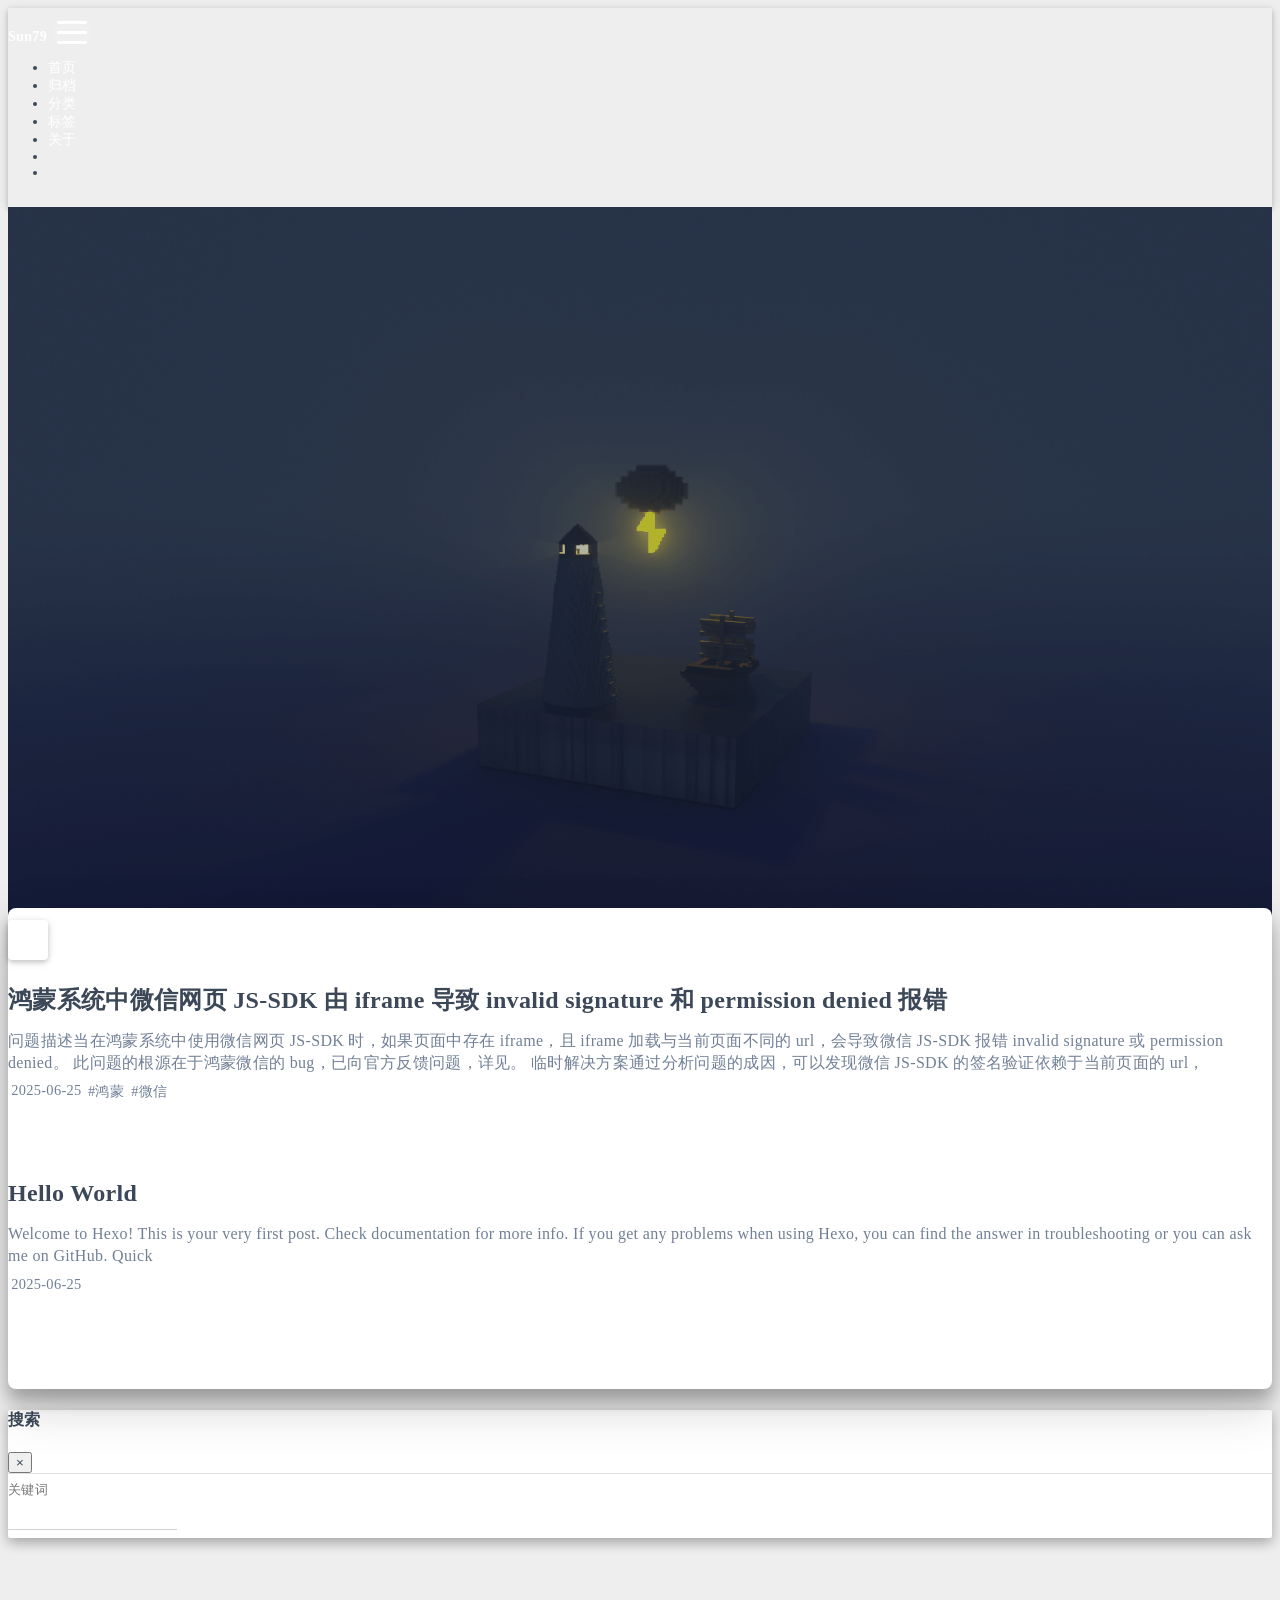
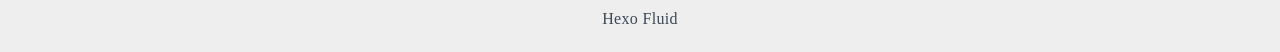
==== commit db3e69c7: "Site updated: 2025-06-26 15:23:39" ====
--- a/index.html
+++ b/index.html
@@ -8,8 +8,8 @@
 <head>
   <meta charset="UTF-8">
 
-  <link rel="apple-touch-icon" sizes="76x76" href="/img/fluid.png">
-  <link rel="icon" href="/img/fluid.png">
+  <link rel="apple-touch-icon" sizes="76x76" href="/img/logo.png">
+  <link rel="icon" href="/img/logo.png">
   
 
   <meta name="viewport" content="width=device-width, initial-scale=1.0, maximum-scale=5.0, shrink-to-fit=no">
@@ -61,7 +61,7 @@
   <script id="fluid-configs">
     var Fluid = window.Fluid || {};
     Fluid.ctx = Object.assign({}, Fluid.ctx)
-    var CONFIG = {"hostname":"sun79.github.io","root":"/","version":"1.9.8","typing":{"enable":true,"typeSpeed":70,"cursorChar":"_","loop":false,"scope":[]},"anchorjs":{"enable":true,"element":"h1,h2,h3,h4,h5,h6","placement":"left","visible":"hover","icon":""},"progressbar":{"enable":true,"height_px":3,"color":"#29d","options":{"showSpinner":false,"trickleSpeed":100}},"code_language":{"enable":true,"default":"TEXT"},"copy_btn":true,"image_caption":{"enable":true},"image_zoom":{"enable":true,"img_url_replace":["",""]},"toc":{"enable":true,"placement":"right","headingSelector":"h1,h2,h3,h4,h5,h6","collapseDepth":0},"lazyload":{"enable":true,"loading_img":"/img/loading.gif","onlypost":false,"offset_factor":2},"web_analytics":{"enable":false,"follow_dnt":true,"baidu":null,"google":{"measurement_id":null},"tencent":{"sid":null,"cid":null},"leancloud":{"app_id":null,"app_key":null,"server_url":null,"path":"window.location.pathname","ignore_local":false},"umami":{"src":null,"website_id":null,"domains":null,"start_time":"2024-01-01T00:00:00.000Z","token":null,"api_server":null},"woyaola":null,"cnzz":null},"search_path":"/local-search.xml","include_content_in_search":true};
+    var CONFIG = {"hostname":"sun79.github.io","root":"/","version":"1.9.8","typing":{"enable":true,"typeSpeed":70,"cursorChar":"_","loop":false,"scope":[]},"anchorjs":{"enable":true,"element":"h1,h2,h3,h4,h5,h6","placement":"left","visible":"hover","icon":""},"progressbar":{"enable":true,"height_px":3,"color":"#29d","options":{"showSpinner":false,"trickleSpeed":100}},"code_language":{"enable":true,"default":"TEXT"},"copy_btn":true,"image_caption":{"enable":true},"image_zoom":{"enable":true,"img_url_replace":["",""]},"toc":{"enable":true,"placement":"right","headingSelector":"h1,h2,h3,h4,h5,h6","collapseDepth":0},"lazyload":{"enable":true,"loading_img":"/img/loading.gif","onlypost":false,"offset_factor":2},"web_analytics":{"enable":true,"follow_dnt":true,"baidu":null,"google":{"measurement_id":null},"tencent":{"sid":null,"cid":null},"leancloud":{"app_id":"xwEvJaNG8eLXB8dOzbjWbrL6-gzGzoHsz","app_key":"S0vuNZYzoh8bej3mxRyEptS2","server_url":"https://xwevjang.lc-cn-n1-shared.com","path":"window.location.pathname","ignore_local":true},"umami":{"src":null,"website_id":null,"domains":null,"start_time":"2024-01-01T00:00:00.000Z","token":null,"api_server":null},"woyaola":null,"cnzz":null},"search_path":"/local-search.xml","include_content_in_search":true};
 
     if (CONFIG.web_analytics.follow_dnt) {
       var dntVal = navigator.doNotTrack || window.doNotTrack || navigator.msDoNotTrack;
@@ -71,6 +71,19 @@
   <script  src="/js/utils.js" ></script>
   <script  src="/js/color-schema.js" ></script>
   
+
+  
+
+  
+
+  
+
+  
+
+  
+    
+  
+
 
 
   
@@ -348,6 +361,32 @@
     </div>
   
   
+    <div class="statistics">
+  
+  
+
+  
+    
+      <span id="leancloud-site-pv-container" style="display: none">
+        总访问量 
+        <span id="leancloud-site-pv"></span>
+         次
+      </span>
+    
+    
+      <span id="leancloud-site-uv-container" style="display: none">
+        总访客数 
+        <span id="leancloud-site-uv"></span>
+         人
+      </span>
+    
+    
+
+  
+
+</div>
+
+  
   
 </div>
 
@@ -398,6 +437,8 @@
 
 
 
+  <script defer src="/js/leancloud.js" ></script>
+
   <script  src="/js/local-search.js" ></script>
 
 
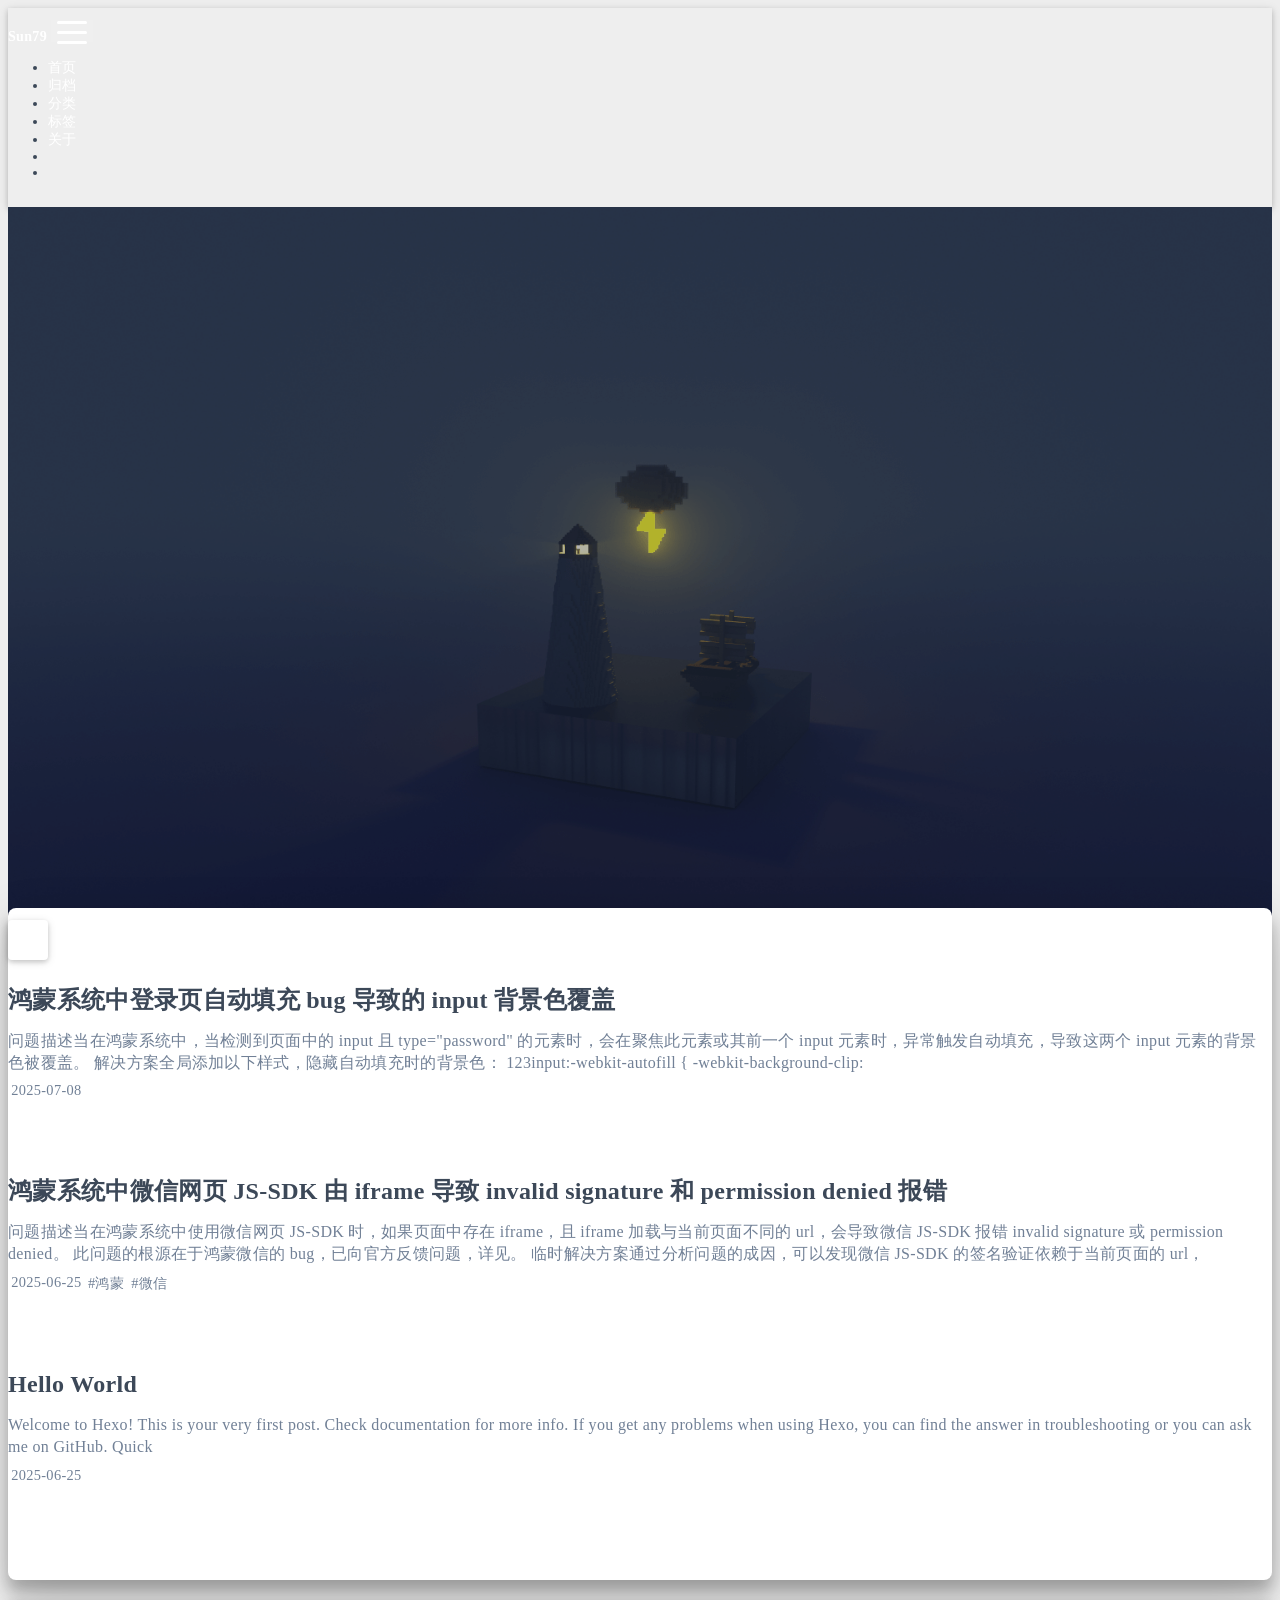
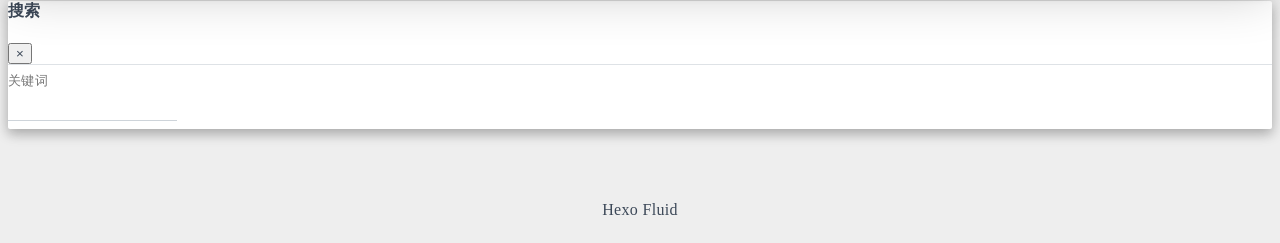
==== commit caa75862: "Site updated: 2025-07-08 17:26:32" ====
--- a/index.html
+++ b/index.html
@@ -29,6 +29,8 @@
   
   
   
+    <meta name="google-site-verification" content="nByaJuE_4MlCDXwJtFlvDShOOIiPJyHP1flDwsI7u8E" />
+  
   <title>Sun79</title>
 
   <link  rel="stylesheet" href="https://lib.baomitu.com/twitter-bootstrap/4.6.1/css/bootstrap.min.css" />
@@ -233,6 +235,39 @@
               <div class="col-12 col-md-10 m-auto">
                 
 
+
+  <div class="row mx-auto index-card">
+    
+    
+    <article class="col-12 col-md-12 mx-auto index-info">
+      <h2 class="index-header">
+        
+        <a href="/2025/07/08/harmonyos-autofill-bug/" target="_self">
+          鸿蒙系统中登录页自动填充 bug 导致的 input 背景色覆盖
+        </a>
+      </h2>
+
+      
+      <a class="index-excerpt index-excerpt__noimg" href="/2025/07/08/harmonyos-autofill-bug/" target="_self">
+        <div>
+          问题描述当在鸿蒙系统中，当检测到页面中的 input 且 type=&quot;password&quot; 的元素时，会在聚焦此元素或其前一个 input 元素时，异常触发自动填充，导致这两个 input 元素的背景色被覆盖。  解决方案全局添加以下样式，隐藏自动填充时的背景色： 123input:-webkit-autofill &#123;  -webkit-background-clip:
+        </div>
+      </a>
+
+      <div class="index-btm post-metas">
+        
+          <div class="post-meta mr-3">
+            <i class="iconfont icon-date"></i>
+            <time datetime="2025-07-08 17:08" pubdate>
+              2025-07-08
+            </time>
+          </div>
+        
+        
+        
+      </div>
+    </article>
+  </div>
 
   <div class="row mx-auto index-card">
     
